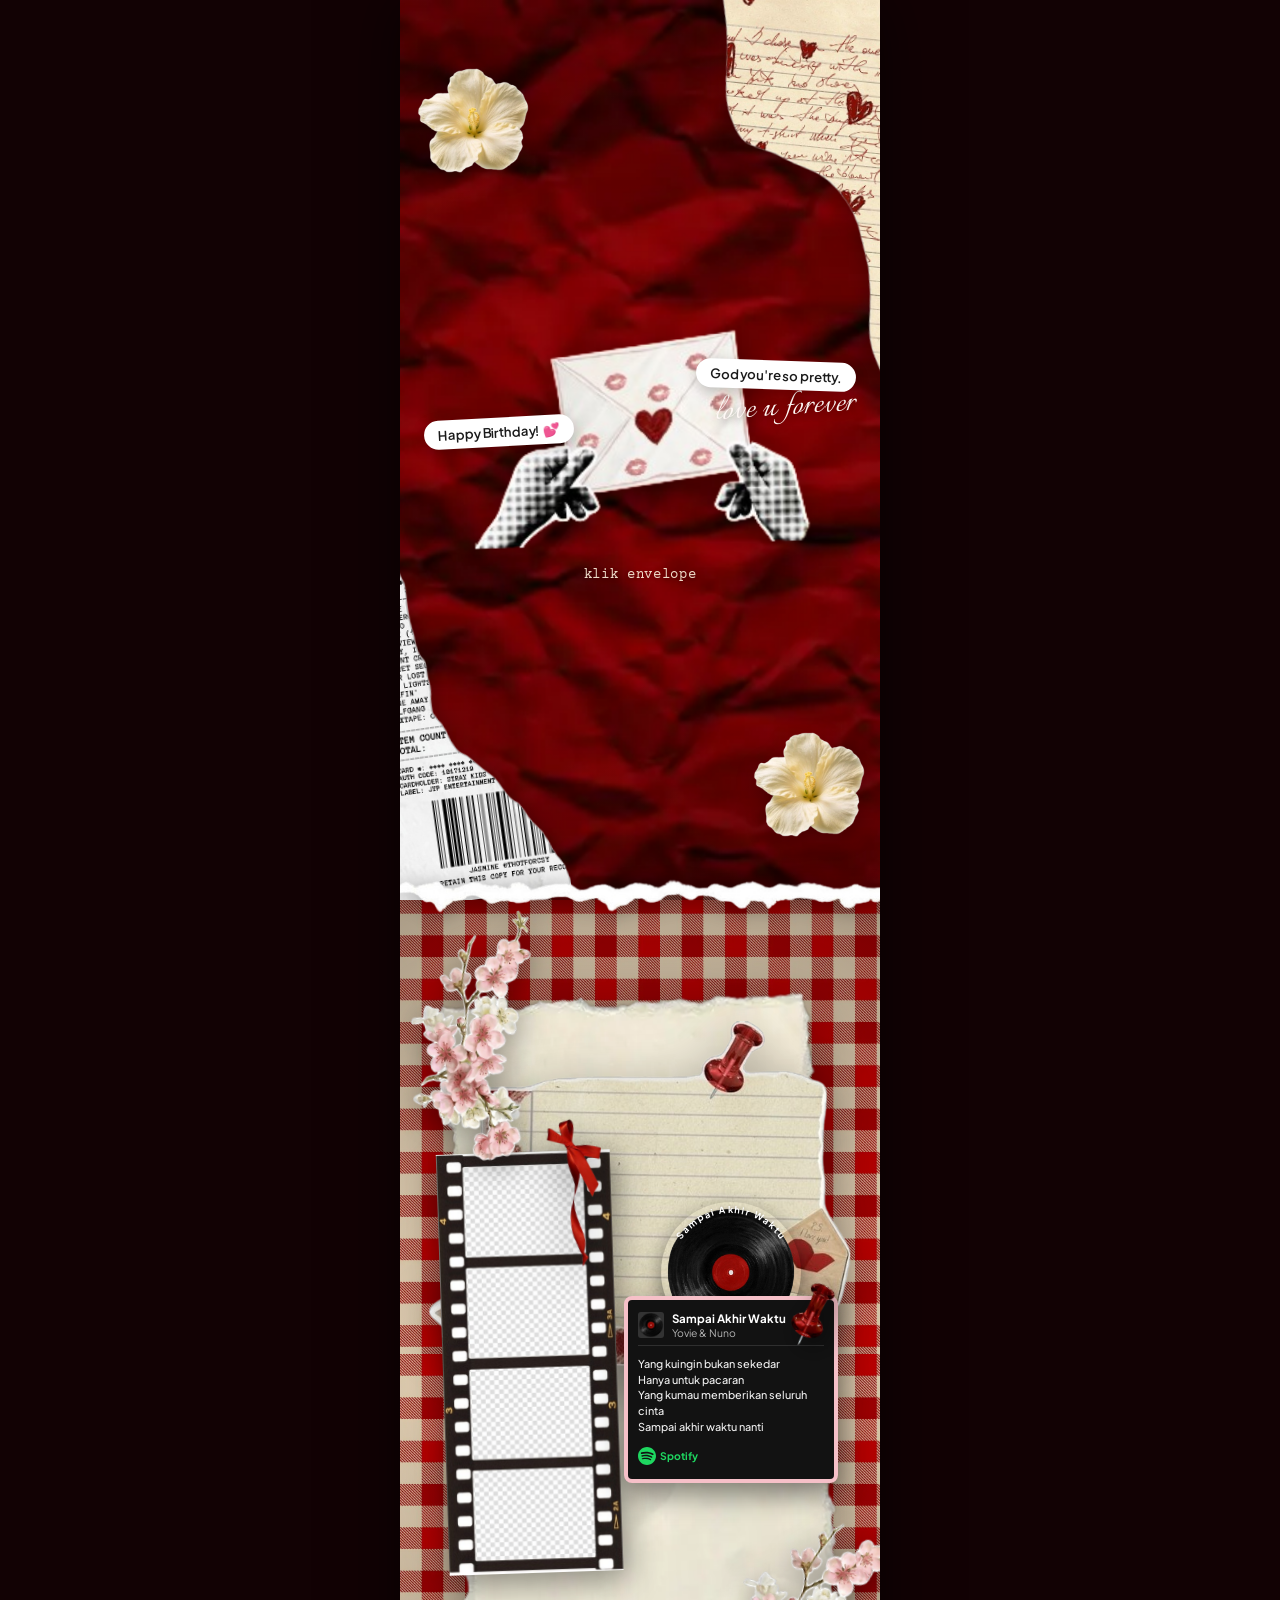
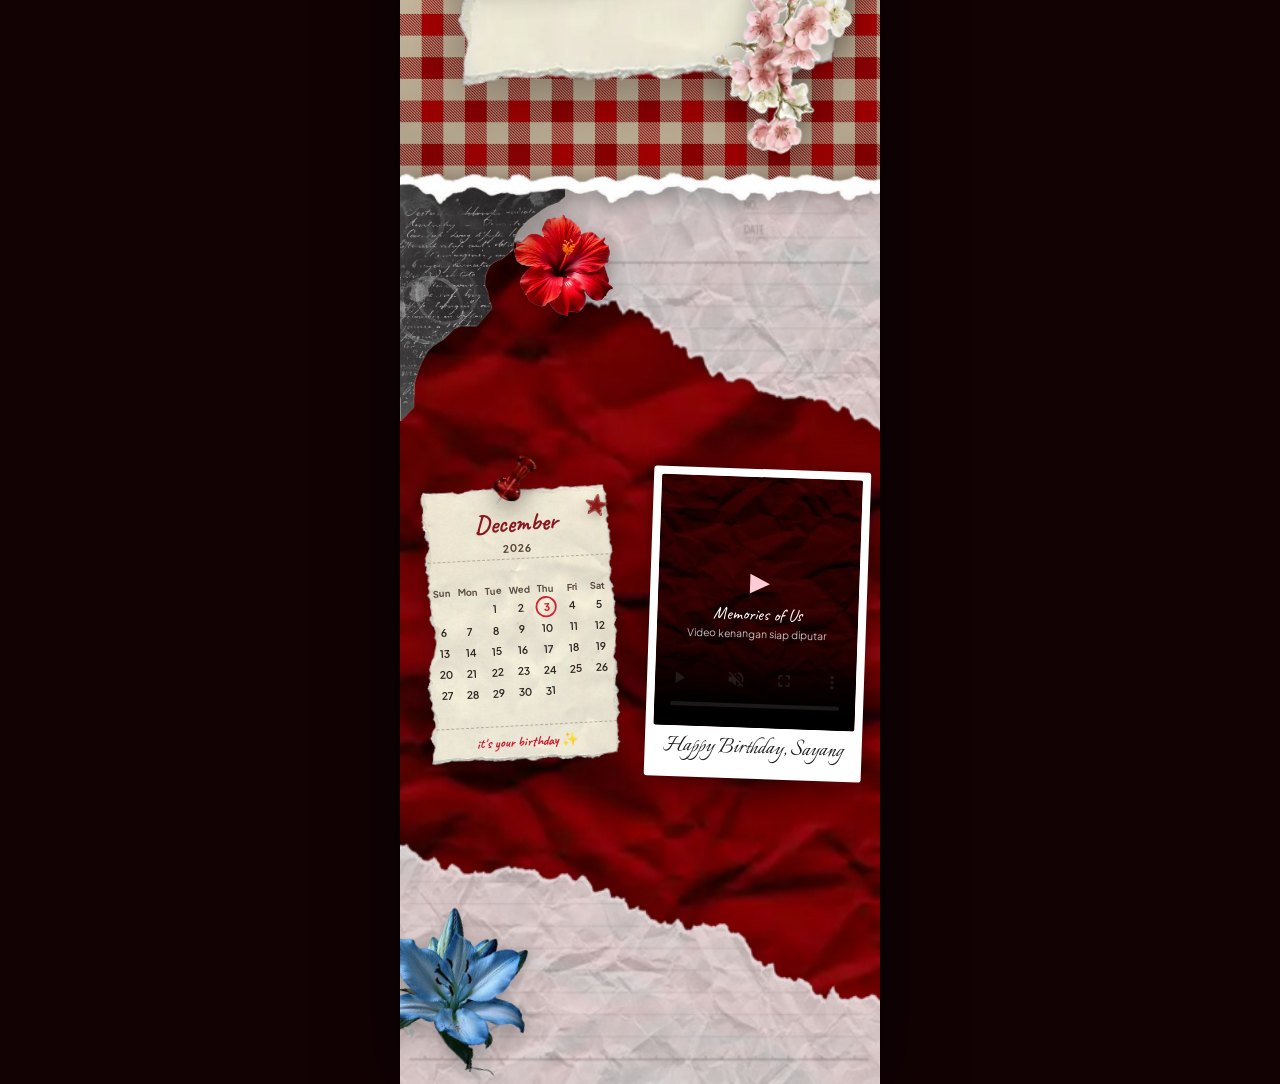
==== index.html @ 20f2bd2c "feat: initial commit romantic birthday scrapbook website with vercel config and documentation" ====
<!DOCTYPE html>
<html lang="id">
<head>
  <meta charset="UTF-8">
  <meta name="viewport" content="width=device-width, initial-scale=1.0, maximum-scale=1.0, user-scalable=no">
  <title>Happy Birthday Sayang</title>
  <link rel="preconnect" href="https://fonts.googleapis.com">
  <link rel="preconnect" href="https://fonts.gstatic.com" crossorigin>
  <link href="https://fonts.googleapis.com/css2?family=Caveat:wght@600;700&family=Courier+Prime:ital,wght@0,400;0,700;1,400&family=Italianno&family=Plus+Jakarta+Sans:wght@400;500;600;700&display=swap" rel="stylesheet">
  <link rel="stylesheet" href="style.css">
</head>
<body>
  <!-- Container Scrapbook Mobile-First -->
  <main class="scrapbook-container" id="scrapbookApp">
    
    <!-- ==================== SECTION 1: HERO SECTION ==================== -->
    <section class="section hero-section" id="hero">
      
      <!-- Bunga Kiri Atas Berputar 360 Derajat Halus -->
      <div class="sticker sticker-flower-tl flower-spin" aria-hidden="true">
        <img src="assets/stickers/hibiscus.png" alt="" loading="eager">
      </div>

      <!-- Koran Kanan Atas: newspaper-2.png sesuai instruksi -->
      <div class="sticker sticker-newspaper-tr" aria-hidden="true">
        <img src="assets/stickers/newspaper-2.png" alt="" loading="eager">
      </div>

      <!-- Koran Kiri Bawah -->
      <div class="sticker sticker-newspaper-bl" aria-hidden="true">
        <img src="assets/stickers/newspaper.png" alt="" loading="eager">
      </div>

      <!-- Bunga Kanan Bawah Berputar 360 Derajat Halus -->
      <div class="sticker sticker-flower-br flower-spin-reverse" aria-hidden="true">
        <img src="assets/stickers/hibiscus.png" alt="" loading="eager">
      </div>

      <!-- Teks & Badges Hero -->
      <div class="badge badge-birthday">
        <span>Happy Birthday!</span>
        <span class="badge-hearts">💕</span>
      </div>

      <div class="badge-group-right">
        <div class="badge badge-pretty">
          <span>God you're so pretty.</span>
        </div>
        <div class="text-script-cursive">
          love u forever
        </div>
      </div>

      <!-- Elemen Amplop Interaktif (envelope-2.png sudah menyatu dengan tangan) -->
      <div class="envelope-wrapper" id="envelopeWrapper">
        <a href="surprise.html" class="envelope-btn" id="envelopeBtn" aria-label="Buka amplop kejutan">
          <img src="assets/stickers/envelope-2.png" alt="Amplop Surat Cinta" class="envelope-img">
        </a>
        <p class="click-hint">klik envelope</p>
      </div>

    </section>

    <!-- Pembatas Robekan Kertas Putih (white-ripped.png) Antara Section 1 dan Section 2 -->
    <div class="section-divider divider-s1-s2" aria-hidden="true">
      <img src="assets/stickers/white-ripped.png" alt="" class="divider-ripped-img">
    </div>

    <!-- ==================== SECTION 2: MUSIC & MEMORIES ==================== -->
    <section class="section music-section" id="music">
      
      <!-- Kontainer Papan Scrapbook Utama -->
      <div class="music-board-wrapper">
        
        <!-- White Paper (white-paper.webp) di Atas Gingham Sesuai Arahan User -->
        <div class="section-2-white-paper-bg" aria-hidden="true">
          <img src="assets/backgrounds/white-paper.webp" alt="White Paper Background" class="white-paper-img">
        </div>

        <!-- Alas Kertas Asli Section 2: paper-sec2.png (Full Aset Asli Scrapbook, Ukuran Terkunci Proporsional) -->
        <div class="section-2-paper-sec2" aria-hidden="true">
          <img src="assets/stickers/paper-sec2.png" alt="Paper Section 2" class="paper-sec2-img">
        </div>

        <!-- Bunga Pink di Pojok Kiri Atas Papan (Persis Sesuai Gambar Referensi) -->
        <div class="sticker music-flower-tl" aria-hidden="true">
          <img src="assets/stickers/pink-flowers.png" alt="Bunga Pink">
        </div>

        <!-- Bunga Pink di Pojok Kanan Bawah Papan (Persis Sesuai Gambar Referensi) -->
        <div class="sticker music-flower-br" aria-hidden="true">
          <img src="assets/stickers/pink-flowers.png" alt="Bunga Pink">
        </div>

        <!-- Konten di Atas Kertas Putih -->
        <div class="music-board-content">
          
          <!-- Sisi Kiri: Filmstrip 4 Foto -->
          <div class="filmstrip-wrapper">
            <!-- PITA SANGAT BESAR DI FRAME PALING ATAS (HIERARKI TERTINGGI / Z-INDEX 99) -->
            <div class="filmstrip-ribbon-topmost" aria-hidden="true">
              <img src="assets/stickers/ribbon.png" alt="Pita Besar Strip Film" class="ribbon-img">
            </div>

            <div class="filmstrip-photos">
              <div class="photo-slot photo-slot-1"><div class="slot-inner"><span>📸 Our Story</span></div></div>
              <div class="photo-slot photo-slot-2"><div class="slot-inner"><span>✨ Sweet Smile</span></div></div>
              <div class="photo-slot photo-slot-3"><div class="slot-inner"><span>💖 Precious Time</span></div></div>
              <div class="photo-slot photo-slot-4"><div class="slot-inner"><span>Forever With You</span></div></div>
            </div>
            <img src="assets/stickers/filmstrip.png" alt="Filmstrip Kenangan" class="filmstrip-overlay">
          </div>

          <!-- Sisi Kanan: Vinyl & Card Spotify -->
          <div class="music-player-area">
            
            <!-- Vinyl Piringan Hitam (Klik untuk Play/Pause) -->
            <div class="vinyl-container" id="vinylBtn" role="button" tabindex="0" aria-label="Putar musik latar">
              <div class="vinyl-record" id="vinylRecord">
                <img src="assets/stickers/vinyl.png" alt="Vinyl Piringan Hitam" class="vinyl-img">
                <div class="vinyl-curved-text">
                  <svg viewBox="0 0 200 200" class="curved-svg">
                    <path id="curve" d="M 30,100 A 70,70 0 1,1 170,100" fill="transparent" />
                    <text>
                      <textPath href="#curve" startOffset="50%" text-anchor="middle">
                        Sampai Akhir Waktu
                      </textPath>
                    </text>
                  </svg>
                </div>
              </div>
            </div>

            <!-- Card Spotify dengan Frame Pink + PUSHPIN BESAR -->
            <div class="spotify-card-wrapper">
              
              <!-- PUSHPIN BESAR Menancap di Pojok Kanan Atas Spotify Card (Persis di Foto Referensi) -->
              <div class="spotify-pushpin-large" aria-hidden="true">
                <img src="assets/stickers/pushpin.png" alt="Pushpin Besar">
              </div>

              <div class="spotify-card">
                <div class="spotify-header">
                  <div class="track-thumb"></div>
                  <div class="track-info">
                    <p class="track-title">Sampai Akhir Waktu</p>
                    <p class="track-artist">Yovie & Nuno</p>
                  </div>
                </div>

                <div class="spotify-lyrics">
                  <p>Yang kuingin bukan sekedar</p>
                  <p>Hanya untuk pacaran</p>
                  <p>Yang kumau memberikan seluruh cinta</p>
                  <p>Sampai akhir waktu nanti</p>
                </div>

                <div class="spotify-footer">
                  <svg class="spotify-icon" viewBox="0 0 24 24" width="18" height="18" fill="#1ed760">
                    <path d="M12 0C5.373 0 0 5.373 0 12s5.373 12 12 12 12-5.373 12-12S18.627 0 12 0zm5.503 17.309c-.216.353-.674.468-1.026.252-2.813-1.718-6.354-2.107-10.525-1.155-.403.093-.807-.158-.9-.561-.093-.404.158-.808.562-.9 4.568-1.042 8.494-.6 11.637 1.318.353.216.468.674.252 1.046zm1.47-3.266c-.272.441-.851.583-1.293.311-3.22-1.979-8.129-2.551-11.938-1.394-.496.151-1.025-.132-1.176-.628-.151-.496.132-1.025.628-1.176 4.358-1.323 9.776-.682 13.468 1.584.442.271.583.85.311 1.303zm.126-3.41c-3.86-2.292-10.228-2.503-13.918-1.383-.591.179-1.217-.156-1.396-.747-.179-.591.156-1.217.747-1.396 4.246-1.289 11.272-1.036 15.698 1.591.533.316.707 1.008.391 1.541-.316.533-1.008.707-1.522.394z"/>
                  </svg>
                  <span>Spotify</span>
                </div>
              </div>
            </div>

          </div>

        </div>

      </div>

      <!-- Audio Element untuk section musik -->
      <audio id="bgMusic" src="assets/audio/song.mp3" preload="metadata" loop></audio>

    </section>

    <!-- Pembatas Robekan Kertas Putih (white-ripped.png) Antara Section 2 dan Section 3 -->
    <div class="section-divider divider-s2-s3" aria-hidden="true">
      <img src="assets/stickers/white-ripped.png" alt="" class="divider-ripped-img">
    </div>

    <!-- ==================== SECTION 3: CALENDAR & VIDEO ==================== -->
    <section class="section memory-section" id="memory">
      
      <!-- Kertas Sobek di Pojok Kiri Atas Section 3: paper-sec3.png Sesuai Arahan User -->
      <div class="sticker sticker-paper-sec3" aria-hidden="true">
        <img src="assets/stickers/paper-sec3.png" alt="Paper Section 3">
      </div>

      <!-- Lapisan Kertas Sobek paper-2.png di Background Section 3 -->
      <div class="sticker paper-backdrop-s3" aria-hidden="true">
        <img src="assets/stickers/paper-2.png" alt="">
      </div>

      <!-- Bunga Merah di Atas Section 3 -->
      <div class="sticker memory-flower-top flower-spin" aria-hidden="true">
        <img src="assets/stickers/red-flower.png" alt="Bunga Merah">
      </div>

      <!-- Bunga Biru Lili di Pojok Kiri Bawah Section 3 -->
      <div class="sticker memory-flower-corner" aria-hidden="true">
        <img src="assets/stickers/flower-blueliliy.png" alt="Bunga Biru Lili">
      </div>

      <div class="memory-content-grid">
        
        <!-- Kalender Ulang Tahun: Menggunakan paper-3.png sebagai alas kertas kalender -->
        <div class="calendar-wrapper">
          
          <!-- PUSHPIN BESAR di Kalender Section 3 -->
          <div class="calendar-pushpin-large" aria-hidden="true">
            <img src="assets/stickers/pushpin.png" alt="Pushpin Besar">
          </div>

          <div class="calendar-card-paper3">
            <!-- Alas Kertas Sobek paper-3.png -->
            <img src="assets/stickers/paper-3.png" alt="Kertas Kalender" class="paper-3-img" aria-hidden="true">

            <!-- Konten Kalender di Atas paper-3.png -->
            <div class="calendar-inner-content">
              
              <!-- Stiker Bintang di Pojok Kalender -->
              <div class="calendar-star-sticker">
                <img src="assets/stickers/star.png" alt="" class="star-img">
              </div>

              <div class="calendar-header">
                <h3 class="calendar-month">December</h3>
                <span class="calendar-year">2026</span>
              </div>

              <!-- Grid Hari -->
              <div class="calendar-grid">
                <span class="day-name">Sun</span>
                <span class="day-name">Mon</span>
                <span class="day-name">Tue</span>
                <span class="day-name">Wed</span>
                <span class="day-name">Thu</span>
                <span class="day-name">Fri</span>
                <span class="day-name">Sat</span>

                <!-- Baris 1: Nov 29-30 kosong, Dec 1-5 -->
                <span class="day-num empty"></span>
                <span class="day-num empty"></span>
                <span class="day-num"><span class="num-text">1</span></span>
                <span class="day-num"><span class="num-text">2</span></span>
                
                <!-- 3 DESEMBER 2026: DILINGKARI MERAH BULAT PRESISI -->
                <span class="day-num birthday-highlight" id="birthdayDate">
                  <span class="num-text">3</span>
                  <svg class="red-circle-svg" viewBox="0 0 36 36" aria-hidden="true">
                    <circle cx="18" cy="18" r="14" fill="none" stroke="#d32032" stroke-width="2.6" stroke-linecap="round"/>
                  </svg>
                </span>
                
                <span class="day-num"><span class="num-text">4</span></span>
                <span class="day-num"><span class="num-text">5</span></span>

                <!-- Baris 2 -->
                <span class="day-num"><span class="num-text">6</span></span>
                <span class="day-num"><span class="num-text">7</span></span>
                <span class="day-num"><span class="num-text">8</span></span>
                <span class="day-num"><span class="num-text">9</span></span>
                <span class="day-num"><span class="num-text">10</span></span>
                <span class="day-num"><span class="num-text">11</span></span>
                <span class="day-num"><span class="num-text">12</span></span>

                <!-- Baris 3 -->
                <span class="day-num"><span class="num-text">13</span></span>
                <span class="day-num"><span class="num-text">14</span></span>
                <span class="day-num"><span class="num-text">15</span></span>
                <span class="day-num"><span class="num-text">16</span></span>
                <span class="day-num"><span class="num-text">17</span></span>
                <span class="day-num"><span class="num-text">18</span></span>
                <span class="day-num"><span class="num-text">19</span></span>

                <!-- Baris 4 -->
                <span class="day-num"><span class="num-text">20</span></span>
                <span class="day-num"><span class="num-text">21</span></span>
                <span class="day-num"><span class="num-text">22</span></span>
                <span class="day-num"><span class="num-text">23</span></span>
                <span class="day-num"><span class="num-text">24</span></span>
                <span class="day-num"><span class="num-text">25</span></span>
                <span class="day-num"><span class="num-text">26</span></span>

                <!-- Baris 5 -->
                <span class="day-num"><span class="num-text">27</span></span>
                <span class="day-num"><span class="num-text">28</span></span>
                <span class="day-num"><span class="num-text">29</span></span>
                <span class="day-num"><span class="num-text">30</span></span>
                <span class="day-num"><span class="num-text">31</span></span>
                <span class="day-num empty"></span>
                <span class="day-num empty"></span>
              </div>

              <div class="calendar-footer">
                <span class="handwritten-note">it's your birthday ✨</span>
              </div>
            </div>

          </div>
        </div>

        <!-- Bingkai Polaroid untuk Pemutar Video -->
        <div class="polaroid-wrapper">
          <div class="polaroid-frame">
            <div class="polaroid-video-screen">
              <video id="birthdayVideo" class="polaroid-video" playsinline loop muted autoplay controls poster="assets/backgrounds/red-paper.webp">
                <source src="assets/videos/memory.mp4" type="video/mp4">
              </video>
              <div class="video-placeholder-overlay" id="videoPlaceholder">
                <div class="play-pulse-icon">▶</div>
                <p>Memories of Us</p>
                <small>Video kenangan siap diputar</small>
              </div>
            </div>
            <div class="polaroid-caption">
              <p class="caption-script">Happy Birthday, Sayang</p>
            </div>
          </div>
        </div>

      </div>

    </section>

  </main>

  <script src="script.js"></script>
</body>
</html>
---- style.css ----
/* ==========================================================================
   RESET & DASAR TAMPILAN (Mobile-First Scrapbook)
   ========================================================================== */
*, *::before, *::after {
  box-sizing: border-box;
  margin: 0;
  padding: 0;
}

:root {
  --color-bg-dark: #120204;
  --color-red-primary: #8b1820;
  --color-text-light: #fffdfa;
  --color-cream: #faedd9;
  --color-spotify-pink: #f6c0c8;
  --color-dark-card: #121212;
  --color-shadow: rgba(0, 0, 0, 0.35);
  --section2-paper-rotate: -2.5deg; /* Rotasi white paper Section 2 yang bisa diatur bebas */
  --font-sans: 'Plus Jakarta Sans', system-ui, -apple-system, sans-serif;
  --font-cursive: 'Italianno', cursive, 'Brush Script MT';
  --font-handwriting: 'Caveat', cursive;
  --font-typewriter: 'Courier Prime', monospace;
}

html {
  scroll-behavior: smooth;
}

html, body {
  width: 100%;
  min-height: 100%;
  background-color: var(--color-bg-dark);
  font-family: var(--font-sans);
  color: var(--color-text-light);
  overflow-x: hidden;
  -webkit-font-smoothing: antialiased;
}

/* Container Scrapbook (Maksimal 480px di desktop agar pas dengan rasio 720x1280) */
.scrapbook-container {
  width: 100%;
  max-width: 480px;
  min-height: 100vh;
  margin: 0 auto;
  position: relative;
  background-color: #7a1219;
  box-shadow: 0 0 60px rgba(0, 0, 0, 0.65);
  overflow: hidden;
}

/* ==========================================================================
   SECTION 1: HERO SECTION
   ========================================================================== */
.hero-section {
  position: relative;
  width: 100%;
  height: 100vh;
  height: 100dvh;
  background-image: url('assets/backgrounds/red-paper.webp');
  background-size: cover;
  background-position: center;
  background-repeat: no-repeat;
  overflow: hidden;
  display: flex;
  flex-direction: column;
  align-items: center;
  justify-content: center;
}

.hero-section::before {
  content: '';
  position: absolute;
  inset: 0;
  background: radial-gradient(circle at center, transparent 35%, rgba(0, 0, 0, 0.32) 100%);
  pointer-events: none;
  z-index: 1;
}

/* Stiker Dekoratif Hero */
.sticker {
  position: absolute;
  pointer-events: none;
  user-select: none;
  z-index: 2;
  transition: transform 0.3s ease;
}

.sticker img {
  display: block;
  width: 100%;
  height: auto;
  filter: drop-shadow(2px 6px 10px rgba(0, 0, 0, 0.28));
}

/* Bunga Kiri Atas - Berputar 360 derajat halus */
.sticker-flower-tl {
  top: 4%;
  left: -2%;
  width: 36%;
  animation: entrancePop 0.8s cubic-bezier(0.175, 0.885, 0.32, 1.275) 0.1s backwards;
}

/* Koran Kanan Atas: newspaper-2.png sesuai instruksi */
.sticker-newspaper-tr {
  top: -2%;
  right: -5%;
  width: 44%;
  transform: rotate(6deg);
  animation: entranceFadeSlide 0.9s cubic-bezier(0.16, 1, 0.3, 1) 0.2s backwards,
             floatGentle 6s ease-in-out infinite 1.1s;
}

/* Koran Kiri Bawah */
.sticker-newspaper-bl {
  bottom: 0%;
  left: -6%;
  width: 36%;
  transform: rotate(-8deg);
  z-index: 2;
  animation: entranceSlideLeft 0.8s cubic-bezier(0.16, 1, 0.3, 1) 0.3s backwards;
}

/* Bunga Kanan Bawah - Berputar 360 derajat halus terbalik */
.sticker-flower-br {
  bottom: 3%;
  right: -4%;
  width: 36%;
  z-index: 3;
  animation: entrancePop 0.8s cubic-bezier(0.175, 0.885, 0.32, 1.275) 0.35s backwards;
}

/* Kelas Rotasi 360 Derajat Halus & Santai untuk Bunga */
.flower-spin img {
  animation: continuousSpin 16s linear infinite !important;
}

.flower-spin-reverse img {
  animation: continuousSpinReverse 18s linear infinite !important;
}

@keyframes continuousSpin {
  from { transform: rotate(0deg); }
  to { transform: rotate(360deg); }
}

@keyframes continuousSpinReverse {
  from { transform: rotate(360deg); }
  to { transform: rotate(0deg); }
}

/* Badges & Teks Hero */
.badge {
  position: absolute;
  display: inline-flex;
  align-items: center;
  gap: 4px;
  background: #ffffff;
  color: #1a1a1a;
  padding: 6px 14px;
  border-radius: 9999px;
  font-size: 0.82rem;
  font-weight: 600;
  box-shadow: 0 4px 14px rgba(0, 0, 0, 0.22);
  z-index: 12;
  letter-spacing: -0.01em;
}

.badge-birthday {
  top: 48%;
  left: 5%;
  transform: translateY(-50%) rotate(-3deg);
  animation: entrancePop 0.7s cubic-bezier(0.175, 0.885, 0.32, 1.275) 0.5s backwards,
             wobbleSlight 6s ease-in-out infinite 1.2s;
}

.badge-hearts {
  font-size: 0.85rem;
}

.badge-group-right {
  position: absolute;
  top: 44%;
  right: 5%;
  transform: translateY(-50%);
  display: flex;
  flex-direction: column;
  align-items: flex-end;
  z-index: 12;
}

.badge-pretty {
  position: relative;
  transform: rotate(2deg);
  animation: entrancePop 0.7s cubic-bezier(0.175, 0.885, 0.32, 1.275) 0.6s backwards;
}

.text-script-cursive {
  font-family: var(--font-cursive);
  font-size: 2.4rem;
  color: #fff9f6;
  text-shadow: 1px 2px 8px rgba(0, 0, 0, 0.45);
  margin-top: -6px;
  transform: rotate(-4deg);
  letter-spacing: 0.02em;
  white-space: nowrap;
  animation: entranceFadeSlide 0.8s ease-out 0.8s backwards;
}

/* Amplop & Tangan Hero - Ukuran Ideal Proporsional */
.envelope-wrapper {
  position: relative;
  width: 82%;
  max-width: 350px;
  margin-top: 2%;
  z-index: 6;
  display: flex;
  flex-direction: column;
  align-items: center;
  justify-content: center;
}

.envelope-btn {
  display: block;
  position: relative;
  width: 100%;
  text-decoration: none;
  cursor: pointer;
  z-index: 7;
  transform: rotate(-1.5deg);
  transition: transform 0.3s cubic-bezier(0.175, 0.885, 0.32, 1.275), filter 0.3s ease;
  animation: entranceEnvelope 0.85s cubic-bezier(0.175, 0.885, 0.32, 1.275) 0.25s backwards,
             floatCenter 4.5s ease-in-out infinite 1.1s;
}

.envelope-btn:hover {
  transform: rotate(-1deg) scale(1.035);
  filter: brightness(1.03) drop-shadow(0 12px 24px rgba(0, 0, 0, 0.38));
}

.envelope-btn:active {
  transform: scale(0.97) rotate(-1.5deg);
}

.envelope-img {
  width: 100%;
  height: auto;
  display: block;
  filter: drop-shadow(0 8px 18px rgba(0, 0, 0, 0.35));
}

.click-hint {
  font-family: var(--font-typewriter);
  font-size: 0.85rem;
  color: var(--color-cream);
  opacity: 0.92;
  margin-top: 18px;
  text-align: center;
  letter-spacing: 0.05em;
  text-shadow: 0 1px 4px rgba(0, 0, 0, 0.4);
  animation: pulseHint 2.4s ease-in-out infinite 1.2s,
             fadeIn 0.8s ease 0.9s backwards;
}

/* ==========================================================================
   PEMBATAS ROBEKAN KERTAS PUTIH (WHITE RIPPED DIVIDER)
   ========================================================================== */
.section-divider {
  position: relative;
  width: 100%;
  z-index: 35;
  pointer-events: none;
  line-height: 0;
  display: flex;
  justify-content: center;
}

.section-divider.divider-s1-s2 {
  margin-top: -22px;
  margin-bottom: -22px;
}

.section-divider.divider-s2-s3 {
  margin-top: -22px;
  margin-bottom: -22px;
}

.divider-ripped-img {
  width: 102%;
  max-width: none;
  height: auto;
  display: block;
  filter: drop-shadow(0 4px 10px rgba(0, 0, 0, 0.38));
}

/* ==========================================================================
   SECTION 2: MUSIC & MEMORIES (Dengan Aset Sebelumnya + paper-sec2.png Terkunci Proporsional)
   ========================================================================== */
.music-section {
  position: relative;
  width: 100%;
  min-height: 100vh;
  min-height: 100dvh;
  background-image: url('assets/backgrounds/gingham-red.webp');
  background-repeat: repeat;
  background-size: 260px auto;
  padding: 42px 12px 50px;
  display: flex;
  align-items: center;
  justify-content: center;
  overflow: hidden;
}

.music-section::before {
  content: '';
  position: absolute;
  inset: 0;
  background: radial-gradient(circle at center, rgba(0,0,0,0.06) 40%, rgba(0,0,0,0.3) 100%);
  pointer-events: none;
  z-index: 1;
}

/* Wrapper Utama Kolase Section 2 */
.music-board-wrapper {
  position: relative;
  width: 95%;
  max-width: 430px;
  min-height: 86vh;
  display: flex;
  align-items: center;
  justify-content: center;
  z-index: 2;
}

/* BACKGROUND WHITE PAPER (white-paper.webp) BERADA TEPAT DI ATAS GINGHAM */
.section-2-white-paper-bg {
  position: absolute;
  top: 50%;
  left: 50%;
  transform: translate(-50%, -50%) rotate(var(--section2-paper-rotate, -3deg));
  width: 100%;
  max-width: 440px;
  height: 98%;
  z-index: 2;
  pointer-events: none;
  display: flex;
  align-items: center;
  justify-content: center;
}

.section-2-white-paper-bg .white-paper-img {
  width: 100%;
  height: 100%;
  object-fit: fill;
  display: block;
  filter: drop-shadow(0 14px 34px rgba(0, 0, 0, 0.42));
}

/* ALAS KERTAS ASLI SECTION 2: paper-sec2.png (UKURAN TERKUNCI ASLI, NAIK KE ATAS HAMPIR SEJAJAR STRIP FILM) */
.section-2-paper-sec2 {
  position: absolute;
  top: 9%;
  left: 50%;
  transform: translateX(-50%);
  width: 98%;
  max-width: 440px;
  aspect-ratio: 523 / 477;
  z-index: 3;
  pointer-events: none;
  display: flex;
  align-items: center;
  justify-content: center;
}

.section-2-paper-sec2 .paper-sec2-img {
  width: 100%;
  height: 100%;
  object-fit: contain;
  display: block;
  filter: drop-shadow(0 10px 24px rgba(0, 0, 0, 0.28));
}

/* Bunga Pink di Pojok Kiri Atas Papan (Persis di Foto Referensi) */
.music-flower-tl {
  top: -4%;
  left: -5%;
  width: 36%;
  max-width: 145px;
  z-index: 26;
  transform: rotate(-10deg);
}

.music-flower-tl img {
  filter: drop-shadow(3px 8px 14px rgba(0, 0, 0, 0.35));
}

/* Bunga Pink di Pojok Kanan Bawah Papan (Persis di Foto Referensi) */
.music-flower-br {
  bottom: -4%;
  right: -5%;
  width: 38%;
  max-width: 155px;
  z-index: 26;
  transform: rotate(14deg);
}

.music-flower-br img {
  filter: drop-shadow(3px 8px 14px rgba(0, 0, 0, 0.35));
}

/* Konten yang Bertumpuk di Atas Kertas Putih */
.music-board-content {
  position: relative;
  width: 100%;
  height: 100%;
  display: flex;
  flex-direction: row;
  justify-content: space-between;
  align-items: center;
  padding: 10% 4% 8%;
  z-index: 10;
}

/* Filmstrip di Sisi Kiri */
.filmstrip-wrapper {
  position: relative;
  width: 44%;
  max-width: 180px;
  z-index: 12;
  transform: rotate(-3.5deg);
  transition: transform 0.3s ease;
}

.filmstrip-wrapper:hover {
  transform: rotate(-1deg) scale(1.02);
}

/* PITA SANGAT BESAR DI UJUNG KANAN ATAS STRIP FILM (FRAME PALING ATAS / HIERARKI TERTINGGI Z-INDEX 99) */
.filmstrip-ribbon-topmost {
  position: absolute;
  top: -46px;
  right: -46px;
  width: 175px;
  height: 175px;
  z-index: 99;
  pointer-events: none;
  transform: rotate(8deg);
}

.filmstrip-ribbon-topmost .ribbon-img {
  width: 100%;
  height: auto;
  display: block;
  filter: drop-shadow(4px 12px 22px rgba(0, 0, 0, 0.55));
}

.filmstrip-overlay {
  position: relative;
  width: 100%;
  height: auto;
  display: block;
  z-index: 6;
  filter: drop-shadow(4px 10px 16px rgba(0, 0, 0, 0.4));
  pointer-events: none;
}

.filmstrip-photos {
  position: absolute;
  top: 3.5%;
  left: 11%;
  width: 78%;
  height: 93%;
  display: flex;
  flex-direction: column;
  justify-content: space-between;
  z-index: 4;
}

.photo-slot {
  width: 100%;
  height: 22.5%;
  background: #2b2826;
  border-radius: 2px;
  overflow: hidden;
  box-shadow: inset 0 0 8px rgba(0, 0, 0, 0.6);
}

.photo-slot .slot-inner {
  width: 100%;
  height: 100%;
  display: flex;
  align-items: center;
  justify-content: center;
  font-family: var(--font-handwriting);
  font-size: 0.85rem;
  color: #eeddcc;
  background: linear-gradient(135deg, #3d3532, #211c1a);
  text-align: center;
  padding: 4px;
}

/* Area Pemutar Musik & Card Spotify di Sisi Kanan */
.music-player-area {
  position: relative;
  width: 54%;
  display: flex;
  flex-direction: column;
  align-items: center;
  z-index: 14;
}

/* Vinyl Record Piringan Hitam */
.vinyl-container {
  position: relative;
  width: 140px;
  height: 140px;
  cursor: pointer;
  z-index: 8;
  margin-bottom: -46px; /* Menyelip anggun di balik Spotify card */
  transition: transform 0.3s ease;
}

.vinyl-container:hover {
  transform: scale(1.03);
}

.vinyl-record {
  position: relative;
  width: 100%;
  height: 100%;
  border-radius: 50%;
  transform-origin: center center;
  box-shadow: 0 8px 22px rgba(0, 0, 0, 0.5);
}

.vinyl-record.spinning {
  animation: vinylSpin 7s linear infinite;
}

.vinyl-img {
  width: 100%;
  height: auto;
  display: block;
}

.vinyl-curved-text {
  position: absolute;
  inset: -10%;
  pointer-events: none;
}

.curved-svg {
  width: 100%;
  height: 100%;
}

.curved-svg text {
  font-family: var(--font-sans);
  font-size: 11px;
  font-weight: 700;
  fill: #fff;
  letter-spacing: 2px;
  text-shadow: 0 2px 4px rgba(0, 0, 0, 0.8);
}

@keyframes vinylSpin {
  from { transform: rotate(0deg); }
  to { transform: rotate(360deg); }
}

/* Card Spotify dengan Frame Pink */
.spotify-card-wrapper {
  position: relative;
  width: 100%;
  background: var(--color-dark-card);
  border: 4.5px solid var(--color-spotify-pink);
  border-radius: 8px;
  box-shadow: 0 12px 28px rgba(0, 0, 0, 0.45);
  z-index: 14;
}

/* PUSHPIN BESAR di Pojok Kanan Atas Spotify Card (Persis di Foto Referensi) */
.spotify-pushpin-large {
  position: absolute;
  top: -26px;
  right: -16px;
  width: 75px;
  height: 75px;
  z-index: 35;
  pointer-events: none;
  transform: rotate(-10deg);
}

.spotify-pushpin-large img {
  width: 100%;
  height: auto;
  display: block;
  filter: drop-shadow(4px 8px 12px rgba(0, 0, 0, 0.48));
}


.spotify-card {
  color: #fff;
  padding: 12px 10px 14px;
  display: flex;
  flex-direction: column;
  gap: 8px;
}

.spotify-header {
  display: flex;
  align-items: center;
  gap: 8px;
  border-bottom: 1px solid rgba(255, 255, 255, 0.12);
  padding-bottom: 6px;
}

.track-thumb {
  width: 26px;
  height: 26px;
  border-radius: 3px;
  background: #333 url('assets/stickers/vinyl.png') center/cover;
}

.track-info .track-title {
  font-size: 0.72rem;
  font-weight: 700;
  line-height: 1.2;
}

.track-info .track-artist {
  font-size: 0.65rem;
  color: #b3b3b3;
}

.spotify-lyrics {
  font-size: 0.68rem;
  line-height: 1.45;
  color: #f0f0f0;
  font-weight: 500;
  padding: 2px 0;
}

.spotify-footer {
  display: flex;
  align-items: center;
  gap: 4px;
  font-size: 0.65rem;
  font-weight: 700;
  color: #1ed760;
  margin-top: 2px;
}

/* ==========================================================================
   SECTION 3: CALENDAR & VIDEO (Dengan paper-3.png & Pushpin Besar)
   ========================================================================== */
.memory-section {
  position: relative;
  width: 100%;
  min-height: 100vh;
  min-height: 100dvh;
  background-image: url('assets/backgrounds/red-paper.webp');
  background-size: cover;
  background-position: center;
  padding: 40px 14px 60px;
  display: flex;
  flex-direction: column;
  align-items: center;
  justify-content: center;
  overflow: hidden;
}

/* Kertas Sobek di Pojok Kiri Atas Section 3: paper-sec3.png (Static, Tanpa Rotasi, Menempel Rapi di Sudut) */
.sticker-paper-sec3 {
  position: absolute;
  top: 0;
  left: 0;
  width: 38%;
  max-width: 165px;
  z-index: 15;
  pointer-events: none;
  transform: none !important;
  animation: none !important;
}

.sticker-paper-sec3 img {
  width: 100%;
  height: auto;
  display: block;
  filter: drop-shadow(3px 8px 16px rgba(0, 0, 0, 0.38));
}

.paper-backdrop-s3 {
  position: absolute;
  top: 0;
  left: 0;
  width: 100%;
  height: 100%;
  pointer-events: none;
  z-index: 1;
  opacity: 0.85;
}

.paper-backdrop-s3 img {
  width: 100%;
  height: 100%;
  object-fit: cover;
}

.memory-flower-top {
  top: 2%;
  left: 20%;
  width: 28%;
  z-index: 8;
}

.memory-flower-corner {
  bottom: 2%;
  left: -4%;
  width: 32%;
  z-index: 8;
  transform: rotate(15deg);
}

.memory-content-grid {
  position: relative;
  width: 100%;
  display: flex;
  flex-direction: row;
  justify-content: space-between;
  align-items: center;
  gap: 10px;
  z-index: 5;
}

/* Wrapper Kalender Section 3 */
.calendar-wrapper {
  position: relative;
  width: 49%;
  max-width: 215px;
  z-index: 6;
  transform: rotate(-3deg);
}

/* PUSHPIN BESAR di Kalender Section 3 */
.calendar-pushpin-large {
  position: absolute;
  top: -26px;
  left: 50%;
  transform: translateX(-50%) rotate(5deg);
  width: 65px;
  height: 65px;
  z-index: 25;
  pointer-events: none;
}

.calendar-pushpin-large img {
  width: 100%;
  height: auto;
  display: block;
  filter: drop-shadow(2px 8px 12px rgba(0, 0, 0, 0.45));
}

/* CARD KALENDER BERBASIS paper-3.png ASLI */
.calendar-card-paper3 {
  position: relative;
  width: 100%;
  display: flex;
  align-items: center;
  justify-content: center;
}

.paper-3-img {
  width: 100%;
  height: auto;
  display: block;
  filter: drop-shadow(0 12px 28px rgba(0, 0, 0, 0.45));
}

/* Konten Kalender yang Menempel di Atas paper-3.png */
.calendar-inner-content {
  position: absolute;
  inset: 0;
  padding: 18% 8% 12%;
  display: flex;
  flex-direction: column;
  justify-content: space-between;
  color: #2a221f;
  z-index: 5;
}

.calendar-star-sticker {
  position: absolute;
  top: 6%;
  right: 6%;
  width: 28px;
  z-index: 8;
  transform: rotate(12deg);
}

.calendar-star-sticker .star-img {
  width: 100%;
  height: auto;
  filter: drop-shadow(1px 3px 5px rgba(0,0,0,0.25));
}

.calendar-header {
  text-align: center;
  margin-bottom: 4px;
  border-bottom: 1px dashed rgba(60, 40, 30, 0.3);
  padding-bottom: 2px;
}

.calendar-month {
  font-family: var(--font-handwriting);
  font-size: 1.55rem;
  color: #8b1820;
  line-height: 1;
}

.calendar-year {
  font-size: 0.65rem;
  font-weight: 700;
  color: #554433;
  letter-spacing: 1px;
}

.calendar-grid {
  display: grid;
  grid-template-columns: repeat(7, 1fr);
  gap: 1px;
  text-align: center;
  font-size: 0.65rem;
  margin-bottom: 4px;
}

.day-name {
  font-weight: 700;
  color: #5a4b42;
  font-size: 0.58rem;
  padding-bottom: 2px;
}

.day-num {
  position: relative;
  display: flex;
  align-items: center;
  justify-content: center;
  height: 20px;
  font-weight: 600;
  color: #2a221f;
}

.day-num.empty {
  visibility: hidden;
}

/* Lingkaran Tanggal 3 Desember Bulat Presisi */
.day-num.birthday-highlight {
  position: relative;
  font-weight: 800;
  color: #d32032;
}

.birthday-highlight .num-text {
  position: relative;
  z-index: 3;
  line-height: 1;
}

.red-circle-svg {
  position: absolute;
  top: 50%;
  left: 50%;
  transform: translate(-50%, -50%);
  width: 25px;
  height: 25px;
  z-index: 2;
  pointer-events: none;
  animation: pulseCircle 2.4s ease-in-out infinite;
}

@keyframes pulseCircle {
  0%, 100% {
    transform: translate(-50%, -50%) scale(1);
    opacity: 0.92;
  }
  50% {
    transform: translate(-50%, -50%) scale(1.08);
    opacity: 1;
  }
}

.calendar-footer {
  text-align: center;
  border-top: 1px dashed rgba(60, 40, 30, 0.3);
  padding-top: 3px;
}

.handwritten-note {
  font-family: var(--font-handwriting);
  font-size: 0.85rem;
  color: #c9182b;
  font-weight: 700;
}

/* Bingkai Polaroid Video */
.polaroid-wrapper {
  position: relative;
  width: 48%;
  max-width: 220px;
  z-index: 6;
  transform: rotate(2deg);
}

.polaroid-frame {
  background: #ffffff;
  padding: 8px 8px 16px;
  border-radius: 3px;
  box-shadow: 0 10px 26px rgba(0, 0, 0, 0.45);
  display: flex;
  flex-direction: column;
  align-items: center;
}

.polaroid-video-screen {
  position: relative;
  width: 100%;
  aspect-ratio: 4/5;
  background: #111;
  border-radius: 2px;
  overflow: hidden;
}

.polaroid-video {
  width: 100%;
  height: 100%;
  object-fit: cover;
  display: block;
}

.video-placeholder-overlay {
  position: absolute;
  inset: 0;
  background: linear-gradient(rgba(0,0,0,0.5), rgba(0,0,0,0.7));
  display: flex;
  flex-direction: column;
  align-items: center;
  justify-content: center;
  color: #fff;
  text-align: center;
  padding: 10px;
  cursor: pointer;
  transition: opacity 0.3s ease;
}

.video-placeholder-overlay.hidden {
  opacity: 0;
  pointer-events: none;
}

.play-pulse-icon {
  font-size: 1.6rem;
  margin-bottom: 4px;
  color: #ffccd5;
  animation: pulseHint 1.8s infinite;
}

.video-placeholder-overlay p {
  font-family: var(--font-handwriting);
  font-size: 1.1rem;
  margin-bottom: 2px;
}

.video-placeholder-overlay small {
  font-size: 0.65rem;
  opacity: 0.75;
}

.polaroid-caption {
  margin-top: 8px;
  text-align: center;
}

.caption-script {
  font-family: var(--font-cursive);
  font-size: 1.65rem;
  color: #1a1a1a;
  line-height: 1;
}

/* ==========================================================================
   KEYFRAME ANIMATIONS
   ========================================================================== */
@keyframes entrancePop {
  0% {
    opacity: 0;
    transform: scale(0.4) rotate(0deg);
  }
  100% {
    opacity: 1;
    transform: scale(1);
  }
}

@keyframes entranceFadeSlide {
  0% {
    opacity: 0;
    transform: translateY(-12px);
  }
  100% {
    opacity: 1;
    transform: translateY(0);
  }
}

@keyframes entranceSlideLeft {
  0% {
    opacity: 0;
    transform: translate(-30px, 20px) rotate(-15deg);
  }
  100% {
    opacity: 1;
    transform: translate(0, 0) rotate(-8deg);
  }
}

@keyframes entranceHands {
  0% {
    opacity: 0;
    transform: translate(-50%, 40px);
  }
  100% {
    opacity: 1;
    transform: translate(-50%, 0);
  }
}

@keyframes entranceEnvelope {
  0% {
    opacity: 0;
    transform: scale(0.6) translateY(20px) rotate(-5deg);
  }
  100% {
    opacity: 1;
    transform: scale(1) translateY(0) rotate(-1.5deg);
  }
}

@keyframes floatGentle {
  0%, 100% {
    transform: translateY(0) rotate(6deg);
  }
  50% {
    transform: translateY(-6px) rotate(4deg);
  }
}

@keyframes floatCenter {
  0%, 100% {
    transform: translateY(0) rotate(-1.5deg);
  }
  50% {
    transform: translateY(-5px) rotate(-0.5deg);
  }
}

@keyframes wobbleSlight {
  0%, 100% {
    transform: translateY(-50%) rotate(-3deg);
  }
  50% {
    transform: translateY(calc(-50% - 4px)) rotate(-1deg);
  }
}

@keyframes pulseHint {
  0%, 100% {
    opacity: 0.8;
    transform: scale(1);
  }
  50% {
    opacity: 1;
    transform: scale(1.05);
  }
}

@keyframes fadeIn {
  0% { opacity: 0; }
  100% { opacity: 0.92; }
}

.envelope-btn.clicked {
  animation: envelopeClickAnim 0.5s forwards cubic-bezier(0.16, 1, 0.3, 1) !important;
}

@keyframes envelopeClickAnim {
  0% {
    transform: scale(1) rotate(-1.5deg);
  }
  40% {
    transform: scale(0.92) rotate(-3deg);
  }
  100% {
    transform: scale(1.15) rotate(0deg);
    opacity: 0;
  }
}

/* ==========================================================================
   RESPONSIVITAS MOBILE & DESKTOP
   ========================================================================== */
@media (max-width: 400px) {
  .spotify-lyrics {
    font-size: 0.62rem;
  }
  .calendar-month {
    font-size: 1.35rem;
  }
  .caption-script {
    font-size: 1.4rem;
  }
  .spotify-pushpin-large, .calendar-pushpin-large {
    width: 62px;
    height: 62px;
  }
  .filmstrip-ribbon-topmost {
    width: 145px;
    height: 145px;
    right: -38px;
    top: -38px;
  }
}

/* ==========================================================================
   ACCESSIBILITY: PREFERS-REDUCED-MOTION
   ========================================================================== */
@media (prefers-reduced-motion: reduce) {
  *, *::before, *::after {
    animation-duration: 0.01ms !important;
    animation-iteration-count: 1 !important;
    transition-duration: 0.01ms !important;
  }
  .flower-spin img, .flower-spin-reverse img, .vinyl-record.spinning {
    animation: none !important;
  }
}
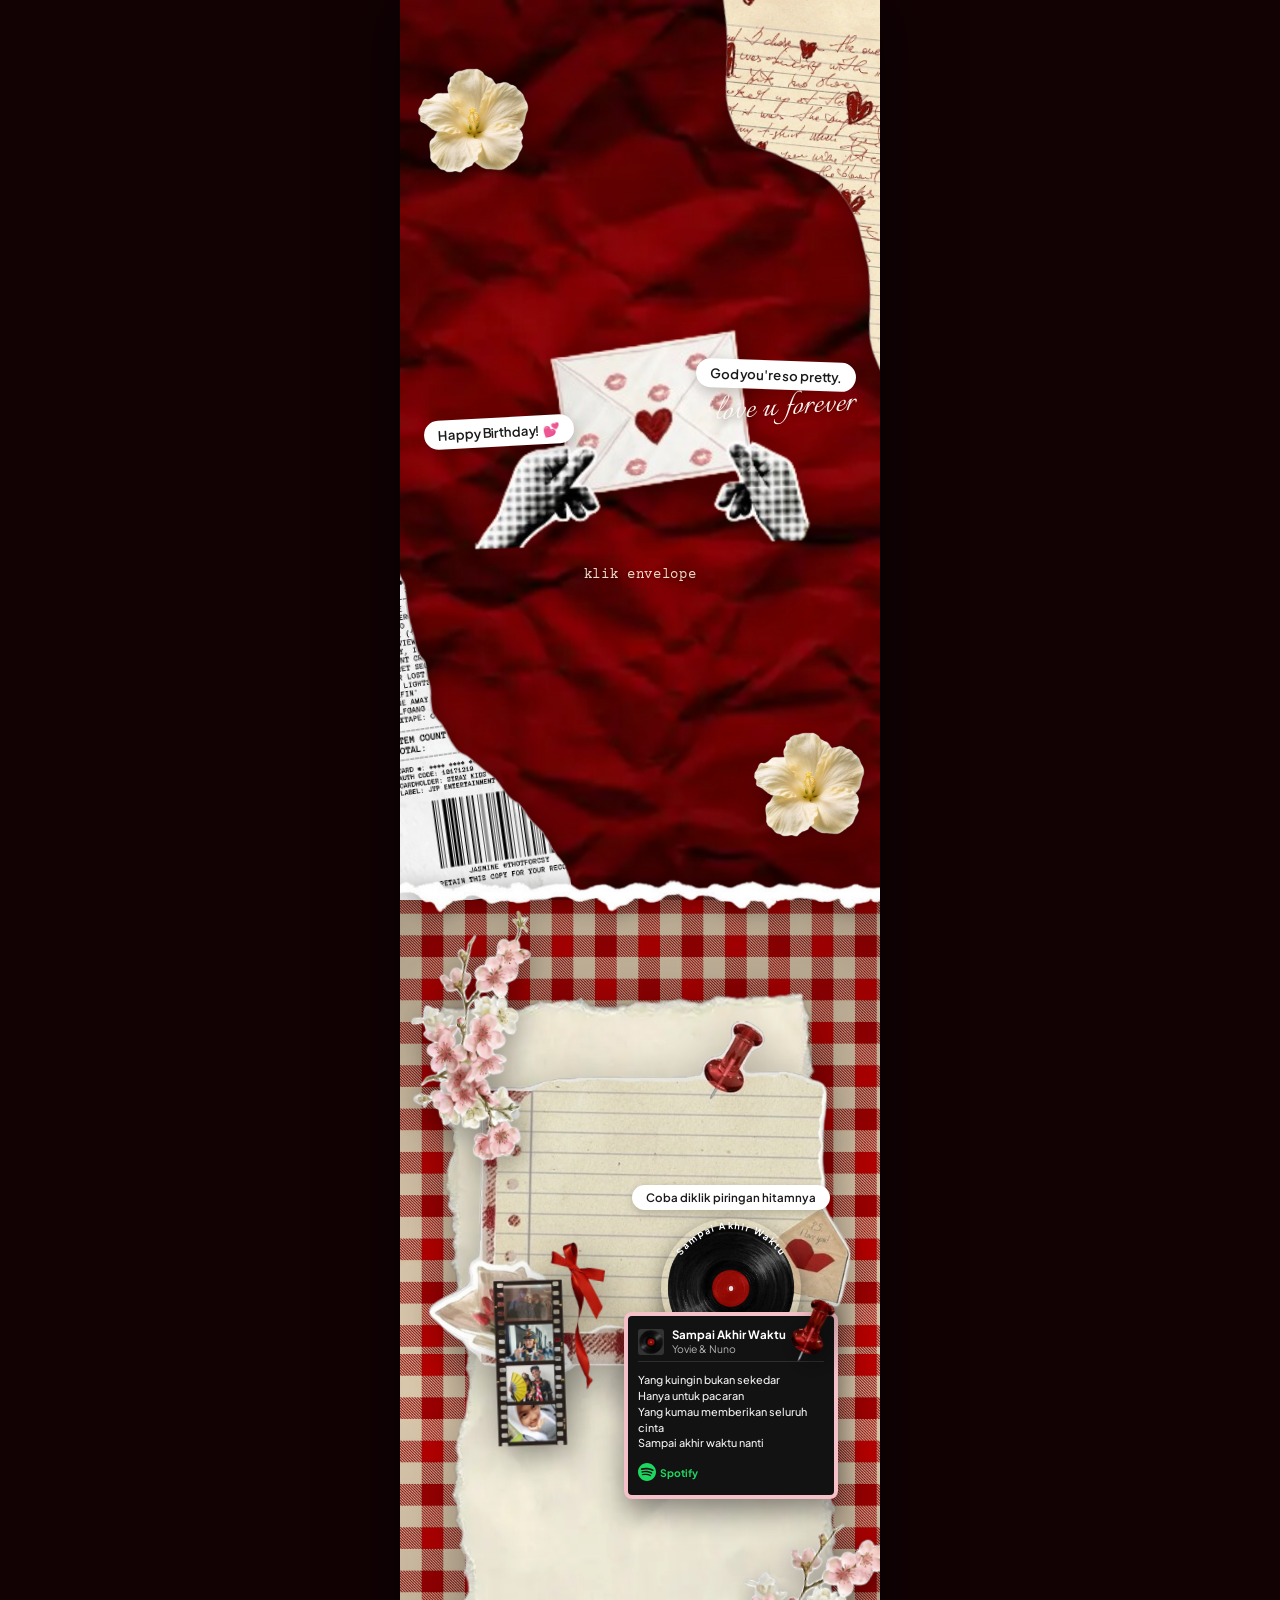
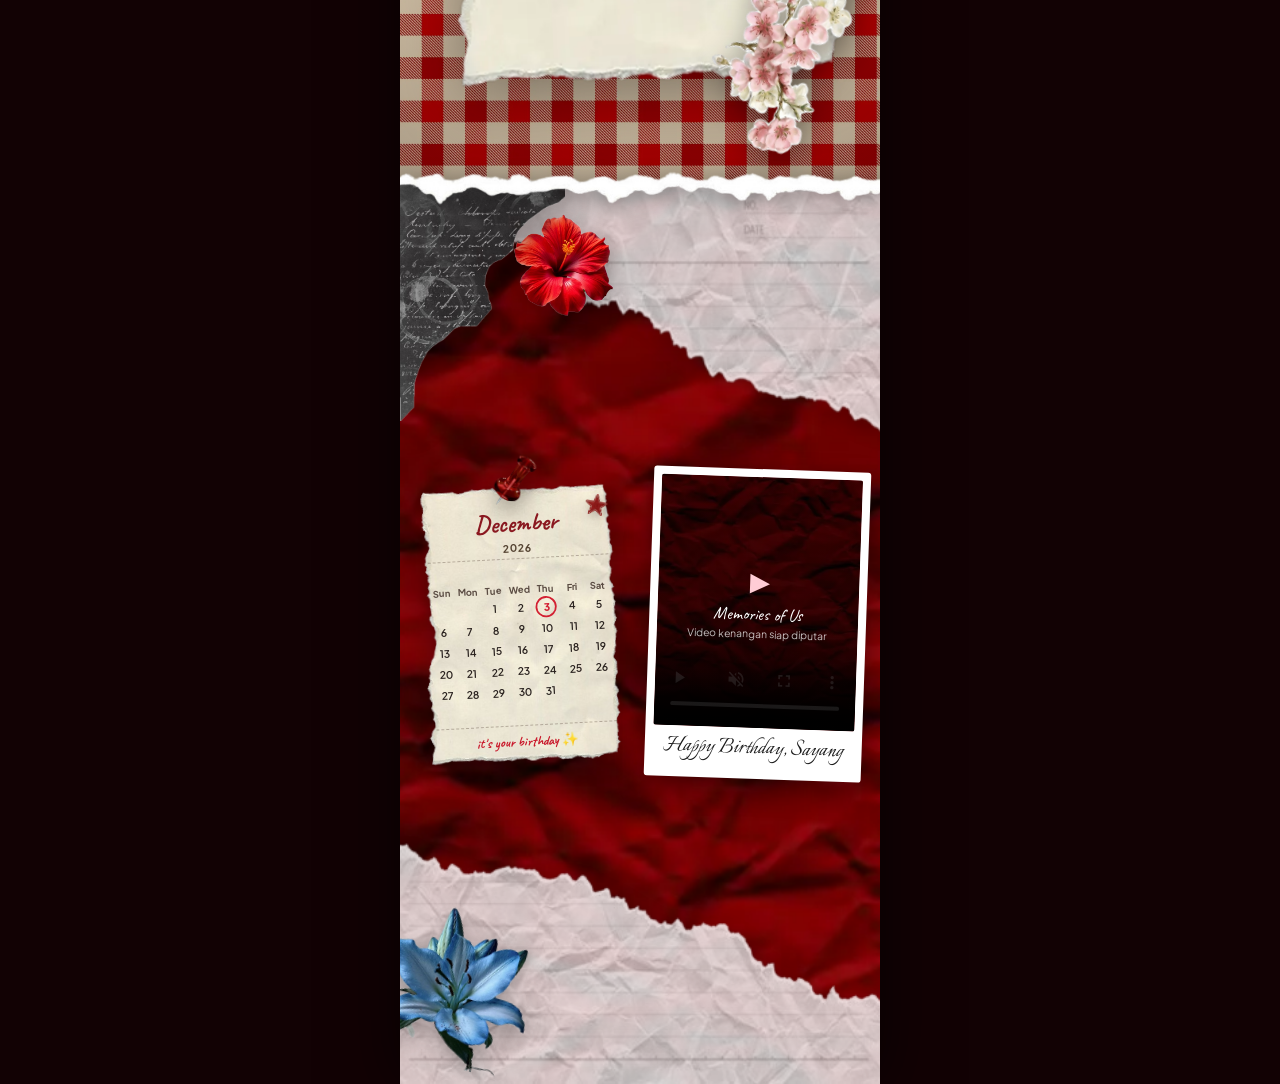
==== commit adbc1ddf: "fix: remove filmstrip placeholders, add pill badge, rewrite README in English" ====
--- a/index.html
+++ b/index.html
@@ -102,17 +102,16 @@
               <img src="assets/stickers/ribbon.png" alt="Pita Besar Strip Film" class="ribbon-img">
             </div>
 
-            <div class="filmstrip-photos">
-              <div class="photo-slot photo-slot-1"><div class="slot-inner"><span>📸 Our Story</span></div></div>
-              <div class="photo-slot photo-slot-2"><div class="slot-inner"><span>✨ Sweet Smile</span></div></div>
-              <div class="photo-slot photo-slot-3"><div class="slot-inner"><span>💖 Precious Time</span></div></div>
-              <div class="photo-slot photo-slot-4"><div class="slot-inner"><span>Forever With You</span></div></div>
-            </div>
             <img src="assets/stickers/filmstrip.png" alt="Filmstrip Kenangan" class="filmstrip-overlay">
           </div>
 
           <!-- Sisi Kanan: Vinyl & Card Spotify -->
           <div class="music-player-area">
+
+            <!-- Pill Badge: Ajakan Klik Piringan Hitam -->
+            <div class="music-pill-badge">
+              <span>Coba diklik piringan hitamnya</span>
+            </div>
             
             <!-- Vinyl Piringan Hitam (Klik untuk Play/Pause) -->
             <div class="vinyl-container" id="vinylBtn" role="button" tabindex="0" aria-label="Putar musik latar">
--- a/style.css
+++ b/style.css
@@ -454,7 +454,6 @@
 }
 
 .filmstrip-overlay {
-  position: relative;
   width: 100%;
   height: auto;
   display: block;
@@ -463,39 +462,20 @@
   pointer-events: none;
 }
 
-.filmstrip-photos {
-  position: absolute;
-  top: 3.5%;
-  left: 11%;
-  width: 78%;
-  height: 93%;
-  display: flex;
-  flex-direction: column;
-  justify-content: space-between;
-  z-index: 4;
-}
-
-.photo-slot {
-  width: 100%;
-  height: 22.5%;
-  background: #2b2826;
-  border-radius: 2px;
-  overflow: hidden;
-  box-shadow: inset 0 0 8px rgba(0, 0, 0, 0.6);
-}
-
-.photo-slot .slot-inner {
-  width: 100%;
-  height: 100%;
-  display: flex;
-  align-items: center;
-  justify-content: center;
-  font-family: var(--font-handwriting);
-  font-size: 0.85rem;
-  color: #eeddcc;
-  background: linear-gradient(135deg, #3d3532, #211c1a);
-  text-align: center;
-  padding: 4px;
+/* Pill Badge: Ajakan Klik Piringan Hitam */
+.music-pill-badge {
+  background: #ffffff;
+  color: #1a1a1a;
+  padding: 5px 14px;
+  border-radius: 9999px;
+  font-family: var(--font-sans);
+  font-size: 0.72rem;
+  font-weight: 600;
+  box-shadow: 0 3px 10px rgba(0, 0, 0, 0.2);
+  margin-bottom: 8px;
+  white-space: nowrap;
+  z-index: 15;
+  animation: pulseHint 2.4s ease-in-out infinite;
 }
 
 /* Area Pemutar Musik & Card Spotify di Sisi Kanan */
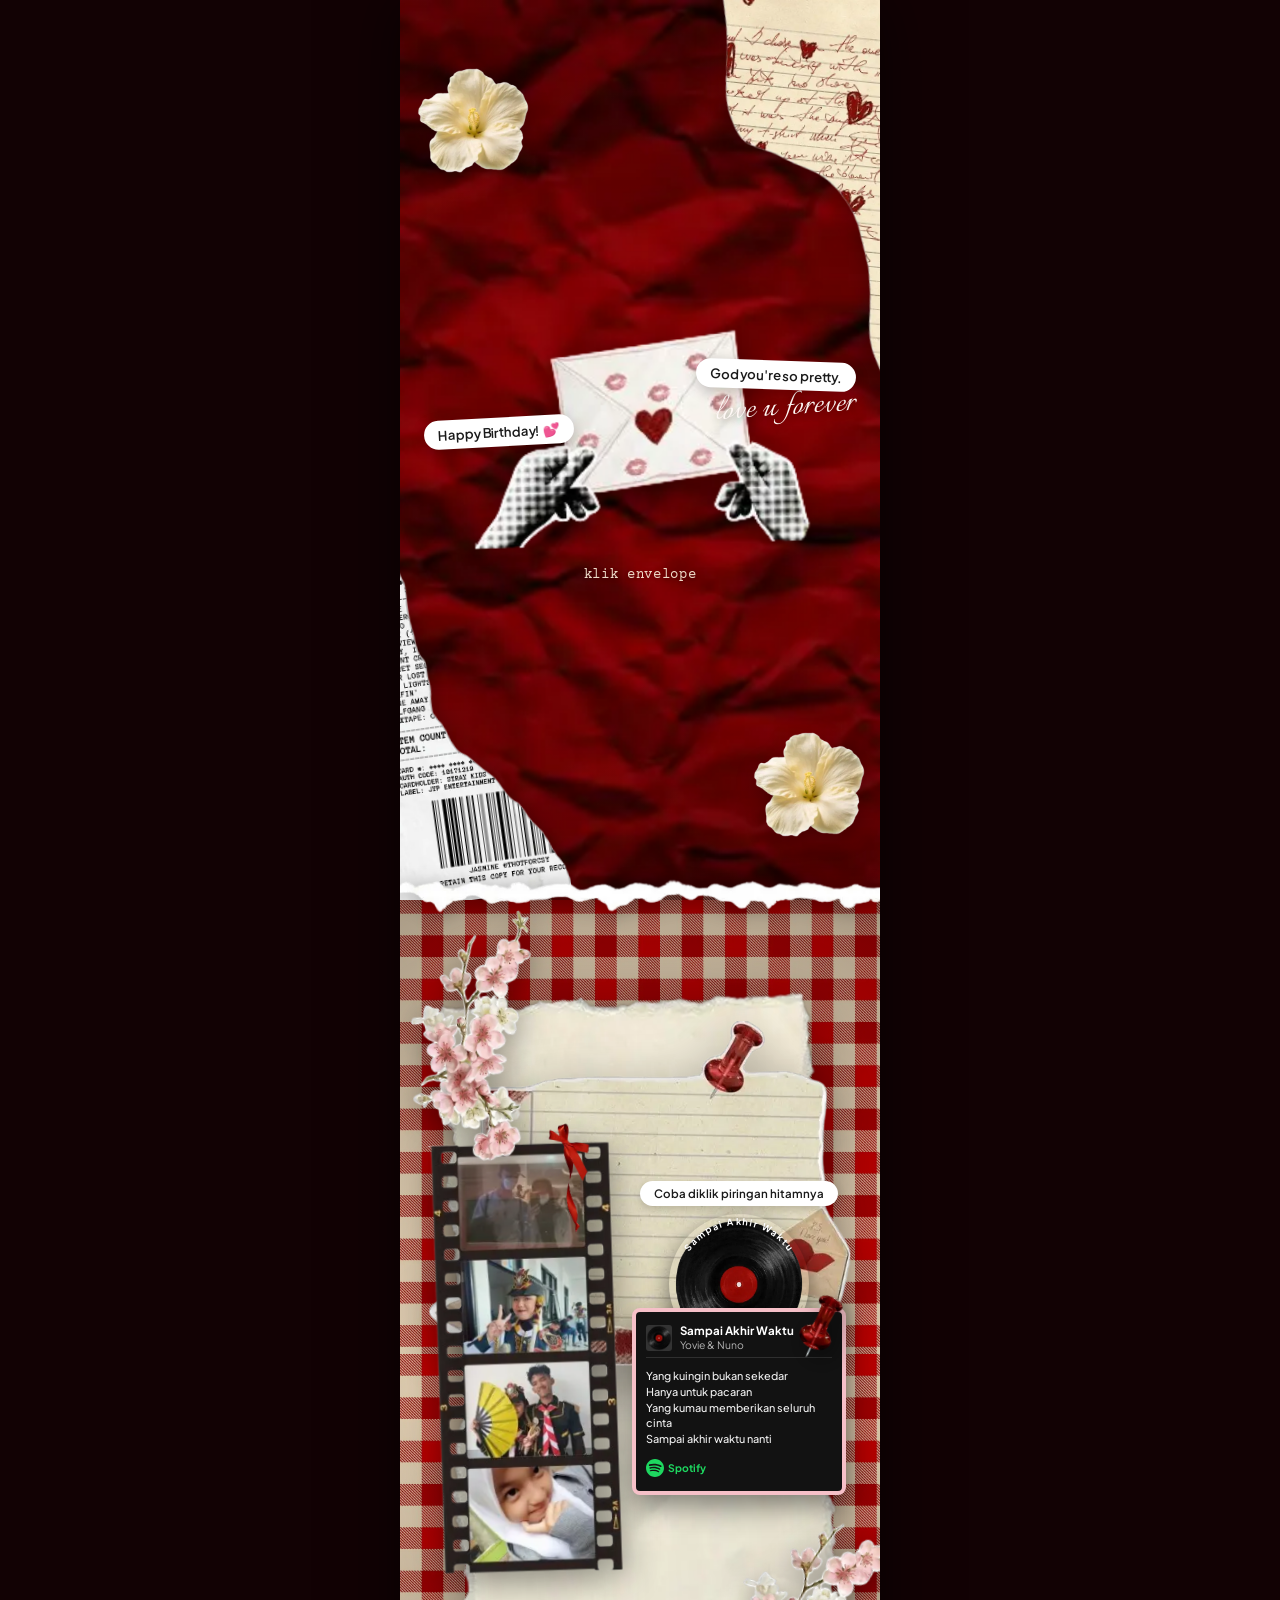
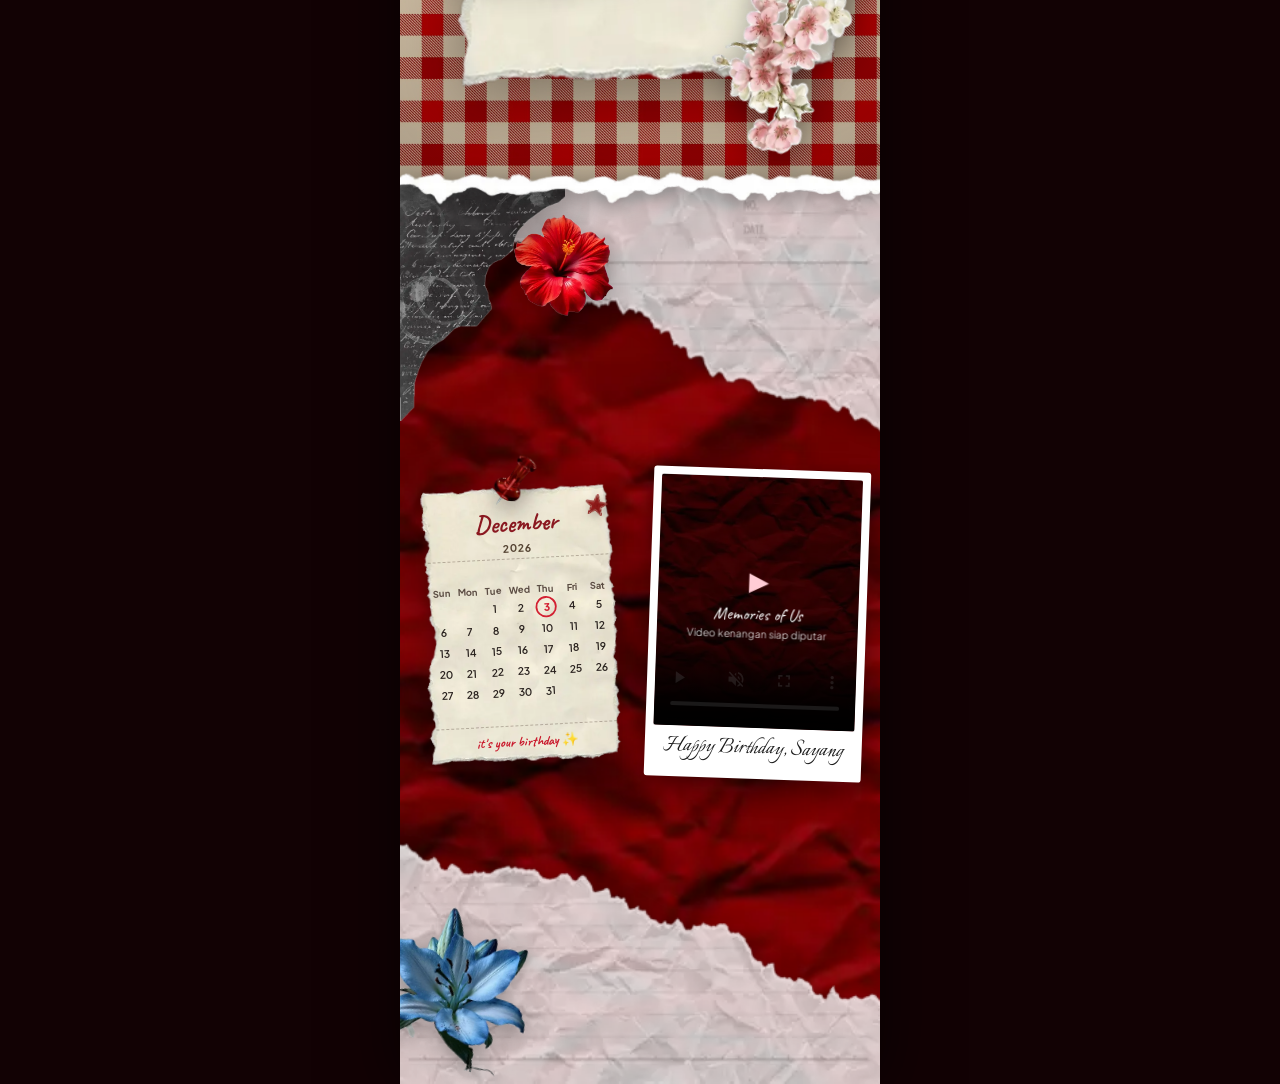
==== commit eb793c14: "refactor: migrate all stickers to .webp and add surprise assets" ====
--- a/index.html
+++ b/index.html
@@ -18,22 +18,22 @@
       
       <!-- Bunga Kiri Atas Berputar 360 Derajat Halus -->
       <div class="sticker sticker-flower-tl flower-spin" aria-hidden="true">
-        <img src="assets/stickers/hibiscus.png" alt="" loading="eager">
-      </div>
-
-      <!-- Koran Kanan Atas: newspaper-2.png sesuai instruksi -->
+        <img src="assets/stickers/hibiscus.webp" alt="" loading="eager">
+      </div>
+
+      <!-- Koran Kanan Atas: newspaper-2.webp sesuai instruksi -->
       <div class="sticker sticker-newspaper-tr" aria-hidden="true">
-        <img src="assets/stickers/newspaper-2.png" alt="" loading="eager">
+        <img src="assets/stickers/newspaper-2.webp" alt="" loading="eager">
       </div>
 
       <!-- Koran Kiri Bawah -->
       <div class="sticker sticker-newspaper-bl" aria-hidden="true">
-        <img src="assets/stickers/newspaper.png" alt="" loading="eager">
+        <img src="assets/stickers/newspaper.webp" alt="" loading="eager">
       </div>
 
       <!-- Bunga Kanan Bawah Berputar 360 Derajat Halus -->
       <div class="sticker sticker-flower-br flower-spin-reverse" aria-hidden="true">
-        <img src="assets/stickers/hibiscus.png" alt="" loading="eager">
+        <img src="assets/stickers/hibiscus.webp" alt="" loading="eager">
       </div>
 
       <!-- Teks & Badges Hero -->
@@ -51,19 +51,19 @@
         </div>
       </div>
 
-      <!-- Elemen Amplop Interaktif (envelope-2.png sudah menyatu dengan tangan) -->
+      <!-- Elemen Amplop Interaktif (envelope-2.webp sudah menyatu dengan tangan) -->
       <div class="envelope-wrapper" id="envelopeWrapper">
         <a href="surprise.html" class="envelope-btn" id="envelopeBtn" aria-label="Buka amplop kejutan">
-          <img src="assets/stickers/envelope-2.png" alt="Amplop Surat Cinta" class="envelope-img">
+          <img src="assets/stickers/envelope-2.webp" alt="Amplop Surat Cinta" class="envelope-img">
         </a>
         <p class="click-hint">klik envelope</p>
       </div>
 
     </section>
 
-    <!-- Pembatas Robekan Kertas Putih (white-ripped.png) Antara Section 1 dan Section 2 -->
+    <!-- Pembatas Robekan Kertas Putih (white-ripped.webp) Antara Section 1 dan Section 2 -->
     <div class="section-divider divider-s1-s2" aria-hidden="true">
-      <img src="assets/stickers/white-ripped.png" alt="" class="divider-ripped-img">
+      <img src="assets/stickers/white-ripped.webp" alt="" class="divider-ripped-img">
     </div>
 
     <!-- ==================== SECTION 2: MUSIC & MEMORIES ==================== -->
@@ -77,19 +77,19 @@
           <img src="assets/backgrounds/white-paper.webp" alt="White Paper Background" class="white-paper-img">
         </div>
 
-        <!-- Alas Kertas Asli Section 2: paper-sec2.png (Full Aset Asli Scrapbook, Ukuran Terkunci Proporsional) -->
+        <!-- Alas Kertas Asli Section 2: paper-sec2.webp (Full Aset Asli Scrapbook, Ukuran Terkunci Proporsional) -->
         <div class="section-2-paper-sec2" aria-hidden="true">
-          <img src="assets/stickers/paper-sec2.png" alt="Paper Section 2" class="paper-sec2-img">
+          <img src="assets/stickers/paper-sec2.webp" alt="Paper Section 2" class="paper-sec2-img">
         </div>
 
         <!-- Bunga Pink di Pojok Kiri Atas Papan (Persis Sesuai Gambar Referensi) -->
         <div class="sticker music-flower-tl" aria-hidden="true">
-          <img src="assets/stickers/pink-flowers.png" alt="Bunga Pink">
+          <img src="assets/stickers/pink-flowers.webp" alt="Bunga Pink">
         </div>
 
         <!-- Bunga Pink di Pojok Kanan Bawah Papan (Persis Sesuai Gambar Referensi) -->
         <div class="sticker music-flower-br" aria-hidden="true">
-          <img src="assets/stickers/pink-flowers.png" alt="Bunga Pink">
+          <img src="assets/stickers/pink-flowers.webp" alt="Bunga Pink">
         </div>
 
         <!-- Konten di Atas Kertas Putih -->
@@ -99,10 +99,10 @@
           <div class="filmstrip-wrapper">
             <!-- PITA SANGAT BESAR DI FRAME PALING ATAS (HIERARKI TERTINGGI / Z-INDEX 99) -->
             <div class="filmstrip-ribbon-topmost" aria-hidden="true">
-              <img src="assets/stickers/ribbon.png" alt="Pita Besar Strip Film" class="ribbon-img">
-            </div>
-
-            <img src="assets/stickers/filmstrip.png" alt="Filmstrip Kenangan" class="filmstrip-overlay">
+              <img src="assets/stickers/ribbon.webp" alt="Pita Besar Strip Film" class="ribbon-img">
+            </div>
+
+            <img src="assets/stickers/filmstrip.webp" alt="Filmstrip Kenangan" class="filmstrip-overlay">
           </div>
 
           <!-- Sisi Kanan: Vinyl & Card Spotify -->
@@ -116,7 +116,7 @@
             <!-- Vinyl Piringan Hitam (Klik untuk Play/Pause) -->
             <div class="vinyl-container" id="vinylBtn" role="button" tabindex="0" aria-label="Putar musik latar">
               <div class="vinyl-record" id="vinylRecord">
-                <img src="assets/stickers/vinyl.png" alt="Vinyl Piringan Hitam" class="vinyl-img">
+                <img src="assets/stickers/vinyl.webp" alt="Vinyl Piringan Hitam" class="vinyl-img">
                 <div class="vinyl-curved-text">
                   <svg viewBox="0 0 200 200" class="curved-svg">
                     <path id="curve" d="M 30,100 A 70,70 0 1,1 170,100" fill="transparent" />
@@ -135,7 +135,7 @@
               
               <!-- PUSHPIN BESAR Menancap di Pojok Kanan Atas Spotify Card (Persis di Foto Referensi) -->
               <div class="spotify-pushpin-large" aria-hidden="true">
-                <img src="assets/stickers/pushpin.png" alt="Pushpin Besar">
+                <img src="assets/stickers/pushpin.webp" alt="Pushpin Besar">
               </div>
 
               <div class="spotify-card">
@@ -174,54 +174,54 @@
 
     </section>
 
-    <!-- Pembatas Robekan Kertas Putih (white-ripped.png) Antara Section 2 dan Section 3 -->
+    <!-- Pembatas Robekan Kertas Putih (white-ripped.webp) Antara Section 2 dan Section 3 -->
     <div class="section-divider divider-s2-s3" aria-hidden="true">
-      <img src="assets/stickers/white-ripped.png" alt="" class="divider-ripped-img">
+      <img src="assets/stickers/white-ripped.webp" alt="" class="divider-ripped-img">
     </div>
 
     <!-- ==================== SECTION 3: CALENDAR & VIDEO ==================== -->
     <section class="section memory-section" id="memory">
       
-      <!-- Kertas Sobek di Pojok Kiri Atas Section 3: paper-sec3.png Sesuai Arahan User -->
+      <!-- Kertas Sobek di Pojok Kiri Atas Section 3: paper-sec3.webp Sesuai Arahan User -->
       <div class="sticker sticker-paper-sec3" aria-hidden="true">
-        <img src="assets/stickers/paper-sec3.png" alt="Paper Section 3">
-      </div>
-
-      <!-- Lapisan Kertas Sobek paper-2.png di Background Section 3 -->
+        <img src="assets/stickers/paper-sec3.webp" alt="Paper Section 3">
+      </div>
+
+      <!-- Lapisan Kertas Sobek paper-2.webp di Background Section 3 -->
       <div class="sticker paper-backdrop-s3" aria-hidden="true">
-        <img src="assets/stickers/paper-2.png" alt="">
+        <img src="assets/stickers/paper-2.webp" alt="">
       </div>
 
       <!-- Bunga Merah di Atas Section 3 -->
       <div class="sticker memory-flower-top flower-spin" aria-hidden="true">
-        <img src="assets/stickers/red-flower.png" alt="Bunga Merah">
+        <img src="assets/stickers/red-flower.webp" alt="Bunga Merah">
       </div>
 
       <!-- Bunga Biru Lili di Pojok Kiri Bawah Section 3 -->
       <div class="sticker memory-flower-corner" aria-hidden="true">
-        <img src="assets/stickers/flower-blueliliy.png" alt="Bunga Biru Lili">
+        <img src="assets/stickers/flower-blueliliy.webp" alt="Bunga Biru Lili">
       </div>
 
       <div class="memory-content-grid">
         
-        <!-- Kalender Ulang Tahun: Menggunakan paper-3.png sebagai alas kertas kalender -->
+        <!-- Kalender Ulang Tahun: Menggunakan paper-3.webp sebagai alas kertas kalender -->
         <div class="calendar-wrapper">
           
           <!-- PUSHPIN BESAR di Kalender Section 3 -->
           <div class="calendar-pushpin-large" aria-hidden="true">
-            <img src="assets/stickers/pushpin.png" alt="Pushpin Besar">
+            <img src="assets/stickers/pushpin.webp" alt="Pushpin Besar">
           </div>
 
           <div class="calendar-card-paper3">
-            <!-- Alas Kertas Sobek paper-3.png -->
-            <img src="assets/stickers/paper-3.png" alt="Kertas Kalender" class="paper-3-img" aria-hidden="true">
-
-            <!-- Konten Kalender di Atas paper-3.png -->
+            <!-- Alas Kertas Sobek paper-3.webp -->
+            <img src="assets/stickers/paper-3.webp" alt="Kertas Kalender" class="paper-3-img" aria-hidden="true">
+
+            <!-- Konten Kalender di Atas paper-3.webp -->
             <div class="calendar-inner-content">
               
               <!-- Stiker Bintang di Pojok Kalender -->
               <div class="calendar-star-sticker">
-                <img src="assets/stickers/star.png" alt="" class="star-img">
+                <img src="assets/stickers/star.webp" alt="" class="star-img">
               </div>
 
               <div class="calendar-header">
--- a/style.css
+++ b/style.css
@@ -100,7 +100,7 @@
   animation: entrancePop 0.8s cubic-bezier(0.175, 0.885, 0.32, 1.275) 0.1s backwards;
 }
 
-/* Koran Kanan Atas: newspaper-2.png sesuai instruksi */
+/* Koran Kanan Atas: newspaper-2.webp sesuai instruksi */
 .sticker-newspaper-tr {
   top: -2%;
   right: -5%;
@@ -308,6 +308,14 @@
   align-items: center;
   justify-content: center;
   overflow: hidden;
+  user-select: none;
+  -webkit-user-select: none;
+}
+
+.music-section img {
+  -webkit-user-drag: none;
+  user-select: none;
+  -webkit-user-select: none;
 }
 
 .music-section::before {
@@ -355,7 +363,7 @@
   filter: drop-shadow(0 14px 34px rgba(0, 0, 0, 0.42));
 }
 
-/* ALAS KERTAS ASLI SECTION 2: paper-sec2.png (UKURAN TERKUNCI ASLI, NAIK KE ATAS HAMPIR SEJAJAR STRIP FILM) */
+/* ALAS KERTAS ASLI SECTION 2: paper-sec2.webp (UKURAN TERKUNCI ASLI, NAIK KE ATAS HAMPIR SEJAJAR STRIP FILM) */
 .section-2-paper-sec2 {
   position: absolute;
   top: 9%;
@@ -416,15 +424,16 @@
   flex-direction: row;
   justify-content: space-between;
   align-items: center;
-  padding: 10% 4% 8%;
+  padding: 4% 2% 4%;
   z-index: 10;
 }
 
-/* Filmstrip di Sisi Kiri */
+/* Filmstrip di Sisi Kiri — Ukuran Ideal Scrapbook */
 .filmstrip-wrapper {
   position: relative;
+  flex: 0 0 44%;
   width: 44%;
-  max-width: 180px;
+  max-width: 195px;
   z-index: 12;
   transform: rotate(-3.5deg);
   transition: transform 0.3s ease;
@@ -434,13 +443,13 @@
   transform: rotate(-1deg) scale(1.02);
 }
 
-/* PITA SANGAT BESAR DI UJUNG KANAN ATAS STRIP FILM (FRAME PALING ATAS / HIERARKI TERTINGGI Z-INDEX 99) */
+/* PITA BESAR DI UJUNG KANAN ATAS STRIP FILM (FRAME PALING ATAS / HIERARKI TERTINGGI Z-INDEX 99) */
 .filmstrip-ribbon-topmost {
   position: absolute;
-  top: -46px;
-  right: -46px;
-  width: 175px;
-  height: 175px;
+  top: -28px;
+  right: -20px;
+  width: 130px;
+  height: 130px;
   z-index: 99;
   pointer-events: none;
   transform: rotate(8deg);
@@ -481,7 +490,8 @@
 /* Area Pemutar Musik & Card Spotify di Sisi Kanan */
 .music-player-area {
   position: relative;
-  width: 54%;
+  flex: 0 0 52%;
+  width: 52%;
   display: flex;
   flex-direction: column;
   align-items: center;
@@ -497,6 +507,9 @@
   z-index: 8;
   margin-bottom: -46px; /* Menyelip anggun di balik Spotify card */
   transition: transform 0.3s ease;
+  pointer-events: auto;
+  user-select: none;
+  -webkit-user-select: none;
 }
 
 .vinyl-container:hover {
@@ -547,7 +560,7 @@
   to { transform: rotate(360deg); }
 }
 
-/* Card Spotify dengan Frame Pink */
+/* Card Spotify dengan Frame Pink (Non-selectable, Non-draggable, Non-clickable) */
 .spotify-card-wrapper {
   position: relative;
   width: 100%;
@@ -556,6 +569,13 @@
   border-radius: 8px;
   box-shadow: 0 12px 28px rgba(0, 0, 0, 0.45);
   z-index: 14;
+  user-select: none;
+  -webkit-user-select: none;
+  -moz-user-select: none;
+  -ms-user-select: none;
+  -webkit-user-drag: none;
+  pointer-events: none;
+  cursor: default;
 }
 
 /* PUSHPIN BESAR di Pojok Kanan Atas Spotify Card (Persis di Foto Referensi) */
@@ -584,6 +604,9 @@
   display: flex;
   flex-direction: column;
   gap: 8px;
+  user-select: none;
+  -webkit-user-select: none;
+  -webkit-user-drag: none;
 }
 
 .spotify-header {
@@ -598,7 +621,7 @@
   width: 26px;
   height: 26px;
   border-radius: 3px;
-  background: #333 url('assets/stickers/vinyl.png') center/cover;
+  background: #333 url('assets/stickers/vinyl.webp') center/cover;
 }
 
 .track-info .track-title {
@@ -631,7 +654,7 @@
 }
 
 /* ==========================================================================
-   SECTION 3: CALENDAR & VIDEO (Dengan paper-3.png & Pushpin Besar)
+   SECTION 3: CALENDAR & VIDEO (Dengan paper-3.webp & Pushpin Besar)
    ========================================================================== */
 .memory-section {
   position: relative;
@@ -649,7 +672,7 @@
   overflow: hidden;
 }
 
-/* Kertas Sobek di Pojok Kiri Atas Section 3: paper-sec3.png (Static, Tanpa Rotasi, Menempel Rapi di Sudut) */
+/* Kertas Sobek di Pojok Kiri Atas Section 3: paper-sec3.webp (Static, Tanpa Rotasi, Menempel Rapi di Sudut) */
 .sticker-paper-sec3 {
   position: absolute;
   top: 0;
@@ -740,7 +763,7 @@
   filter: drop-shadow(2px 8px 12px rgba(0, 0, 0, 0.45));
 }
 
-/* CARD KALENDER BERBASIS paper-3.png ASLI */
+/* CARD KALENDER BERBASIS paper-3.webp ASLI */
 .calendar-card-paper3 {
   position: relative;
   width: 100%;
@@ -756,7 +779,7 @@
   filter: drop-shadow(0 12px 28px rgba(0, 0, 0, 0.45));
 }
 
-/* Konten Kalender yang Menempel di Atas paper-3.png */
+/* Konten Kalender yang Menempel di Atas paper-3.webp */
 .calendar-inner-content {
   position: absolute;
   inset: 0;
@@ -1104,10 +1127,10 @@
     height: 62px;
   }
   .filmstrip-ribbon-topmost {
-    width: 145px;
-    height: 145px;
-    right: -38px;
-    top: -38px;
+    width: 120px;
+    height: 120px;
+    right: -20px;
+    top: -24px;
   }
 }
 
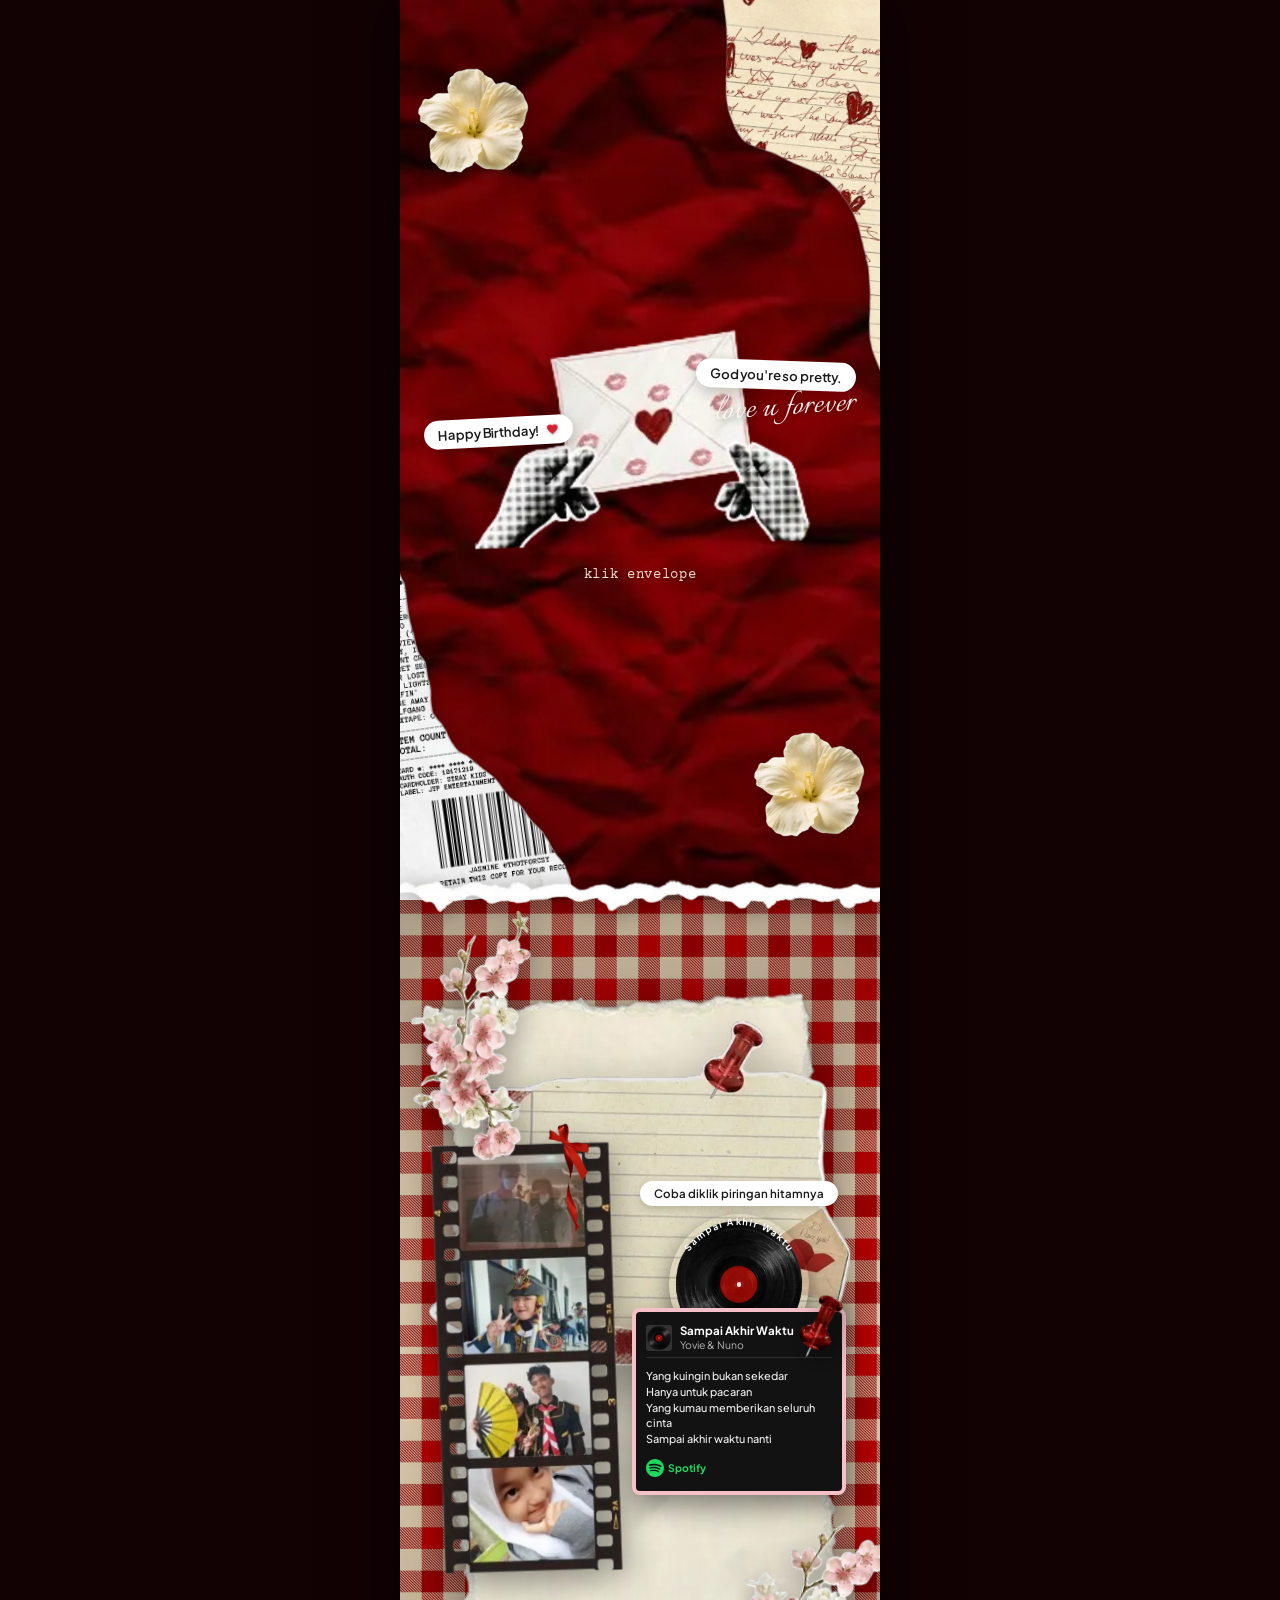
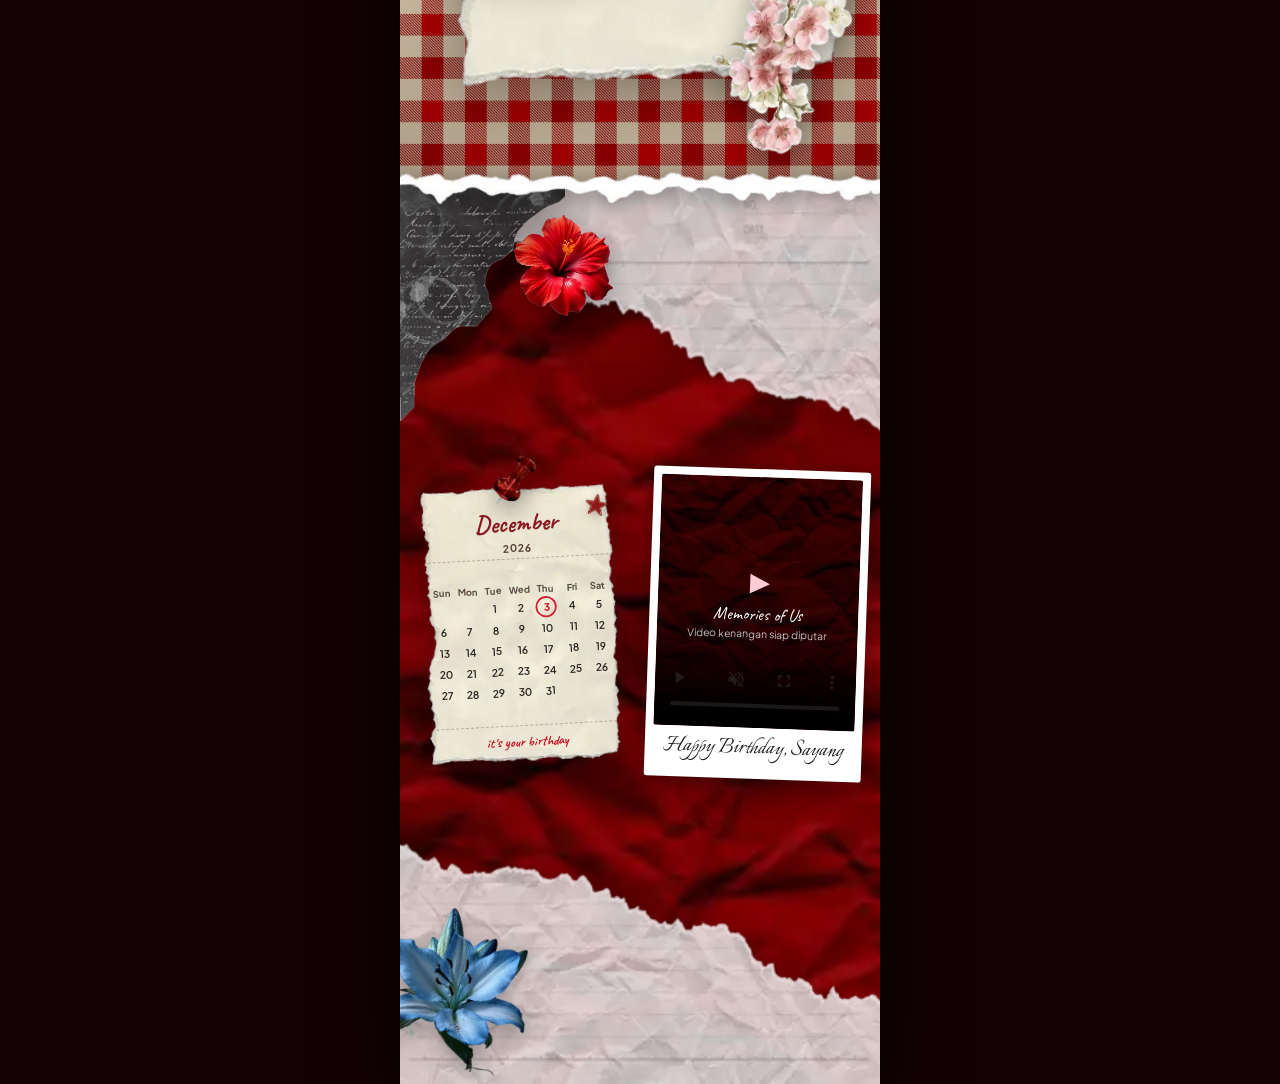
==== commit b40a1822: "feat: eliminate all emojis, enrich fairytale assets (clouds, bird, corners), implement cardless sway" ====
--- a/index.html
+++ b/index.html
@@ -39,7 +39,9 @@
       <!-- Teks & Badges Hero -->
       <div class="badge badge-birthday">
         <span>Happy Birthday!</span>
-        <span class="badge-hearts">💕</span>
+        <svg class="badge-heart-icon" viewBox="0 0 24 24" width="13" height="13" fill="#d32032" aria-hidden="true">
+          <path d="M12 21.35l-1.45-1.32C5.4 15.36 2 12.28 2 8.5 2 5.42 4.42 3 7.5 3c1.74 0 3.41.81 4.5 2.09C13.09 3.81 14.76 3 16.5 3 19.58 3 22 5.42 22 8.5c0 3.78-3.4 6.86-8.55 11.54L12 21.35z"/>
+        </svg>
       </div>
 
       <div class="badge-group-right">
@@ -294,7 +296,7 @@
               </div>
 
               <div class="calendar-footer">
-                <span class="handwritten-note">it's your birthday ✨</span>
+                <span class="handwritten-note">it's your birthday</span>
               </div>
             </div>
 
--- a/style.css
+++ b/style.css
@@ -173,8 +173,11 @@
              wobbleSlight 6s ease-in-out infinite 1.2s;
 }
 
-.badge-hearts {
-  font-size: 0.85rem;
+.badge-heart-icon {
+  display: inline-block;
+  vertical-align: middle;
+  margin-left: 3px;
+  filter: drop-shadow(0 1px 2px rgba(0, 0, 0, 0.2));
 }
 
 .badge-group-right {
